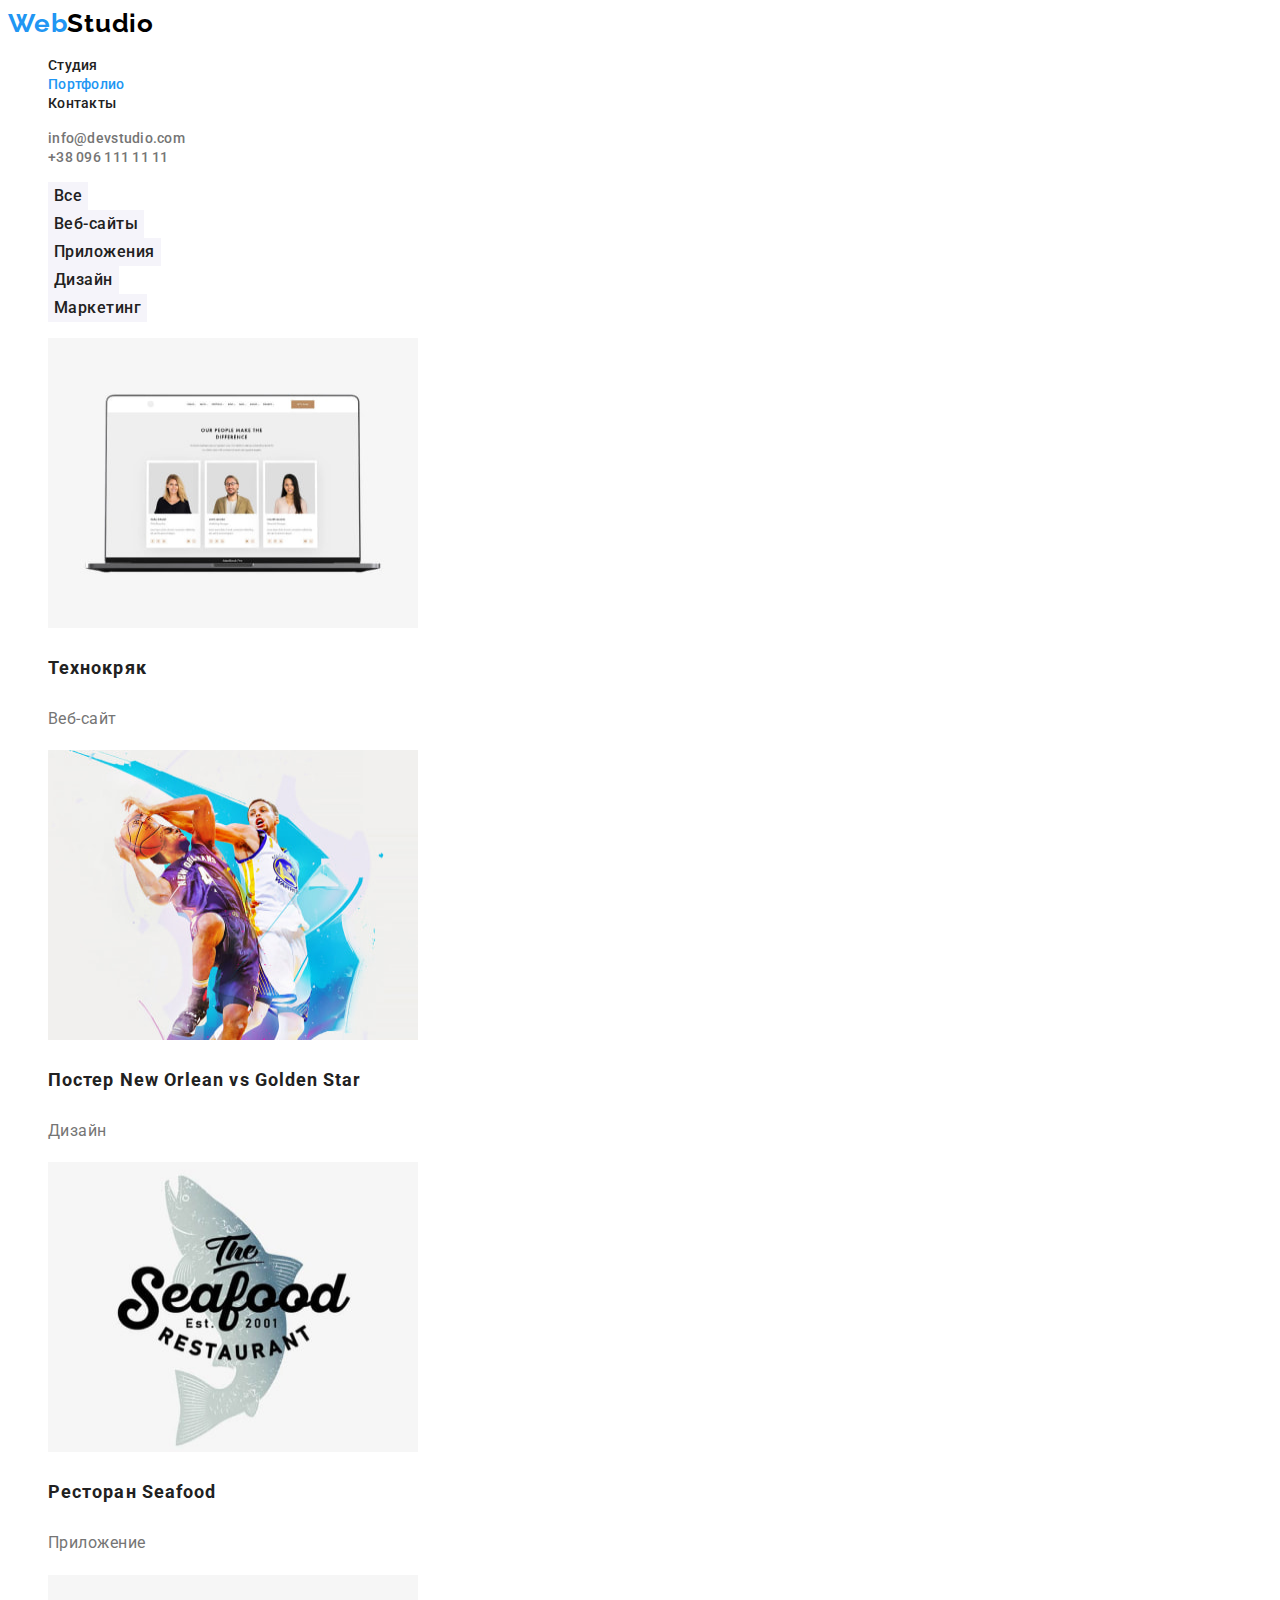
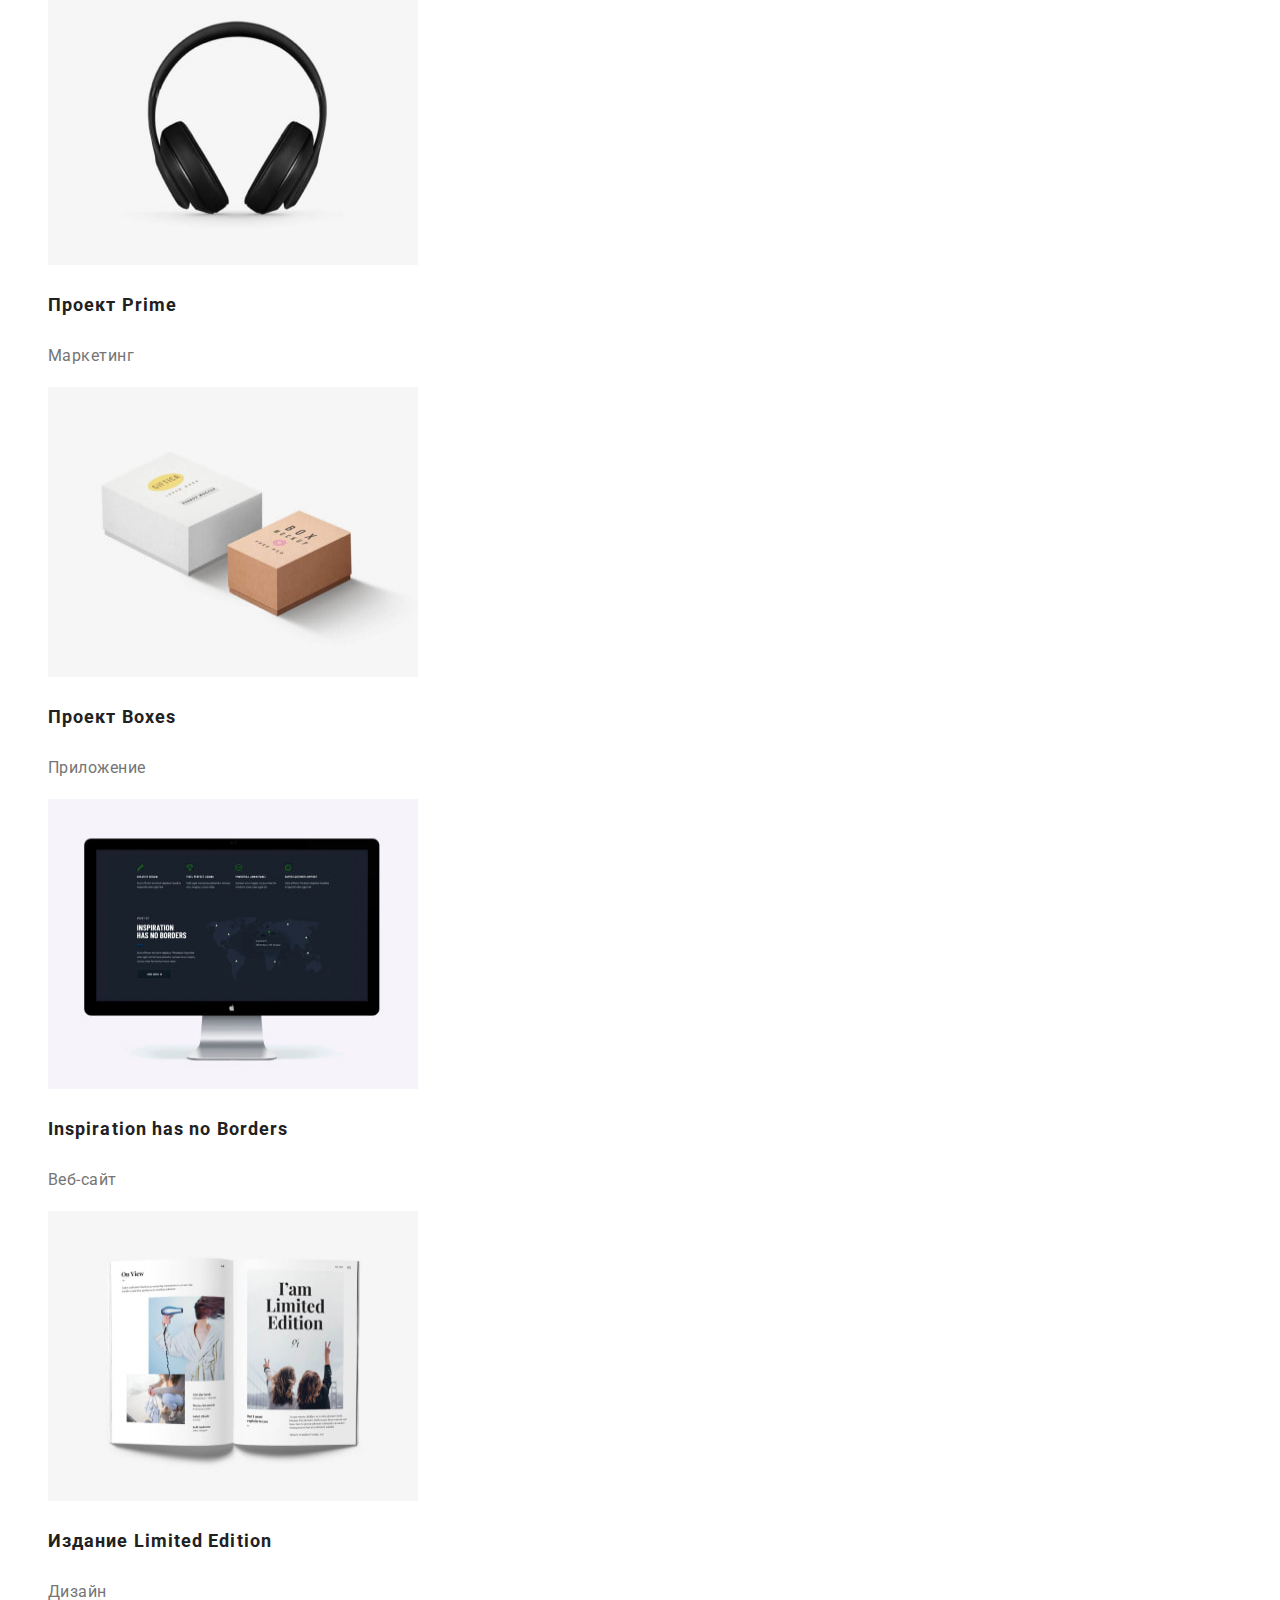
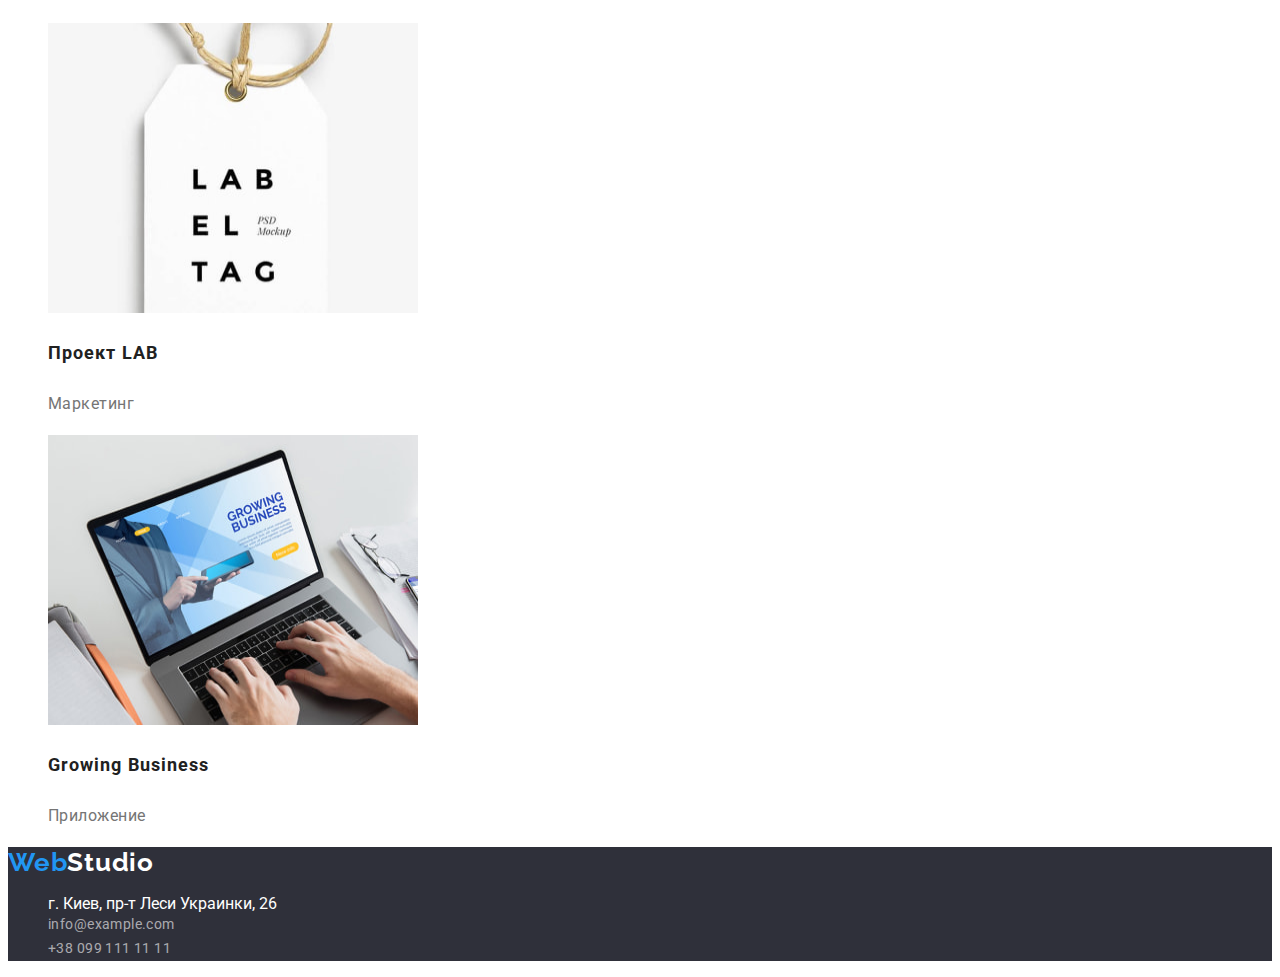
==== portfolio.html @ 79b7c1f9 "Initial commit" ====
<!DOCTYPE html>
<html lang="ru">
  <head>
    <meta charset="UTF-8" />
    <meta http-equiv="X-UA-Compatible" content="IE=edge" />
    <meta name="viewport" content="width=device-width, initial-scale=1.0" />
    <title>Potfolio</title>
    <link rel="preconnect" href="https://fonts.googleapis.com" />
    <link rel="preconnect" href="https://fonts.gstatic.com" crossorigin />
    <link
      href="https://fonts.googleapis.com/css2?family=Raleway:wght@700&family=Roboto:wght@400;500;700;900&display=swap"
      rel="stylesheet"
    />
    <link rel="stylesheet" href="./css/styles.css" />
  </head>

  <body>
    <!-- Header section -->
    <header class="header">
      <a class="logo link" href="./index.html" lang="en"
        >Web<span class="header-logo">Studio</span>
      </a>
      <nav class="header-nav">
        <ul class="header-list list">
          <li class="header-item"><a class="header-link link" href="./index.html">Студия</a></li>
          <li class="header-item">
            <a class="header-link link header-link-current" href="./portfolio.html">Портфолио</a>
          </li>
          <li class="header-item"><a class="header-link link" href="#Контакты">Контакты</a></li>
        </ul>
      </nav>
      <ul class="header-contacts list">
        <li class="header-mail">
          <a class="mail-link link" href="mailto:info@devstudio.com">info@devstudio.com</a>
        </li>
        <li class="header-phone">
          <a class="phone-link link" href="tel:+380961111111">+38 096 111 11 11</a>
        </li>
      </ul>
    </header>

    <!-- Main section -->
    <main class="main">
      <section class="portfolio">
        <h1 hidden>Портфолио</h1>
        <ul class="portfolio-list list">
          <li class="portfolio-item">
            <button class="portfolio-btn" type="button">Все</button>
          </li>
          <li class="portfolio-item">
            <button class="portfolio-btn" type="button">Веб-сайты</button>
          </li>
          <li class="portfolio-item">
            <button class="portfolio-btn" type="button">Приложения</button>
          </li>
          <li class="portfolio-item">
            <button class="portfolio-btn" type="button">Дизайн</button>
          </li>
          <li class="portfolio-item">
            <button class="portfolio-btn" type="button">Маркетинг</button>
          </li>
        </ul>
        <ul class="portfolio-list list">
          <li class="portfolio-item">
            <img
              src="./images/portfolio/tehnokriak.jpg"
              width="370"
              height="290"
              alt="окно сайта"
            />
            <h3 class="portfolio-title">Технокряк</h3>
            <p class="portfolio-text">Веб-сайт</p>
          </li>
          <li class="portfolio-item">
            <img src="./images/portfolio/poster.jpg" width="370" height="290" alt="постер матчу" />
            <h3 class="portfolio-title">Постер <span lang="en">New Orlean vs Golden Star</span></h3>
            <p class="portfolio-text">Дизайн</p>
          </li>
          <li class="portfolio-item">
            <img
              src="./images/portfolio/restourant.jpg"
              width="370"
              height="290"
              alt="лого ресторану"
            />
            <h3 class="portfolio-title">Ресторан <span lang="en">Seafood</span></h3>
            <p class="portfolio-text">Приложение</p>
          </li>
          <li class="portfolio-item">
            <img
              src="./images/portfolio/project-prime.jpg"
              width="370"
              height="290"
              alt="наушники"
            />
            <h3 class="portfolio-title">Проект <span lang="en">Prime</span></h3>
            <p class="portfolio-text">Маркетинг</p>
          </li>
          <li class="portfolio-item">
            <img
              src="./images/portfolio/project-boxes.jpg"
              width="370"
              height="290"
              alt="два ящика"
            />
            <h3 class="portfolio-title">Проект <span lang="en">Boxes</span></h3>
            <p class="portfolio-text">Приложение</p>
          </li>
          <li class="portfolio-item">
            <img
              src="./images/portfolio/inspiration.jpg"
              width="370"
              height="290"
              alt="окно сайта на мониторе"
            />
            <h3 class="portfolio-title" lang="en">Inspiration has no Borders</h3>
            <p class="portfolio-text">Веб-сайт</p>
          </li>
          <li class="portfolio-item">
            <img src="./images/portfolio/edition.jpg" width="370" height="290" alt="книга" />
            <h3 class="portfolio-title">Издание <span lang="en">Limited Edition</span></h3>
            <p class="portfolio-text">Дизайн</p>
          </li>
          <li class="portfolio-item">
            <img src="./images/portfolio/project-lab.jpg" width="370" height="290" alt="бирка" />
            <h3 class="portfolio-title">Проект <span lang="en">LAB</span></h3>
            <p class="portfolio-text">Маркетинг</p>
          </li>
          <li class="portfolio-item">
            <img
              src="./images/portfolio/growing-business.jpg"
              width="370"
              height="290"
              alt="приложение на ноутбуке"
            />
            <h3 class="portfolio-title" lang="en">Growing Business</h3>
            <p class="portfolio-text">Приложение</p>
          </li>
        </ul>
      </section>
    </main>

    <!-- Footer section -->
    <footer class="footer" id="Контакты">
      <a class="logo link" href="./index.html" lang="en"
        >Web<span class="footer-logo">Studio</span>
      </a>
      <address class="footer-address">
        <ul class="footer-list list">
          <li class="footer-item">
            <a
              class="address-link link"
              href="https://goo.gl/maps/opvbCCuK2W5cB6Hv9"
              target="_blank"
              title="Гугл мaп"
              rel="_norefferer noopener"
              >г. Киев, пр-т Леси Украинки, 26</a
            >
          </li>
          <li class="footer-item">
            <a class="footer-link link" href="mailto:info@example.com">info@example.com</a>
          </li>
          <li class="footer-item">
            <a class="footer-link link" href="tel:+380991111111"> +38 099 111 11 11</a>
          </li>
        </ul>
      </address>
    </footer>
  </body>
</html>
---- css/styles.css ----
:root {
  /* fonts */
  --main-font: 'Roboto', sans-serif;
  --secondary-font: 'Raleway', sans-serif;
  /* text colors */
  --main-txt-clr: #757575;
  --secondary-light-txt-clr: #ffffff;
  --secondary-dark-txt-clr: #212121;
  --accent-txt-color: #2196f3;
  --logo-txt-clr: #000000;
  /* bg colors */
  --dark-bg-clr: #2f303a;
  --light-bg-clr: #f5f4fa;
  --hover-btn-clt: #188ce8;
  /* others */
}

body {
  font-family: var(--main-font);
  color: var(--main-txt-clr);
}

/* Reset styles */

.link {
  text-decoration: none;
  color: currentColor;
}
.list {
  list-style: none;
}

/* Header section */

.logo {
  font-family: 'Raleway';
  font-style: normal;
  font-weight: 700;
  font-size: 26px;
  line-height: 1.19;
  letter-spacing: 0.03em;
  color: var(--accent-txt-color);
}
.header-logo {
  color: var(--logo-txt-clr);
}
.header-link,
.mail-link,
.phone-link {
  font-weight: 500;
  font-size: 14px;
  line-height: 1.14;
  letter-spacing: 0.02em;
  color: var(--secondary-dark-txt-clr);
}
.header-link:hover,
.header-link:focus {
  color: var(--accent-txt-color);
}
.header-link-current {
  color: var(--accent-txt-color);
}
.mail-link,
.phone-link {
  color: inherit;
}
.mail-link:hover,
.mail-link:focus {
  color: var(--accent-txt-color);
}
.phone-link:hover,
.phone-link:focus {
  color: var(--accent-txt-color);
}

/* hero section */
.hero,
.footer {
  background: var(--dark-bg-clr);
}
.hero-title {
  font-weight: 900;
  font-size: 44px;
  line-height: 1.36;
  text-align: center;
  letter-spacing: 0.06em;
  text-transform: uppercase;
  color: var(--secondary-light-txt-clr);
}
.hero-btn,
.portfolio-btn {
  font-family: inherit;
  cursor: pointer;
  border: none;
}
.hero-btn {
  background-color: var(--accent-txt-color);
  font-weight: 700;
  font-size: 16px;
  line-height: 1.88;
  letter-spacing: 0.06em;
  color: var(--light-bg-clr);
}
.hero-btn:hover,
.hero-btn:focus {
  color: var(--secondary-light-txt-clr);
  background-color: var(--hover-btn-clt);
}

/* Benefits section */
.benefits-title {
  font-weight: 700;
  font-size: 14px;
  line-height: 1.14;
  letter-spacing: 0.03em;
  text-transform: uppercase;
  color: var(--secondary-dark-txt-clr);
}
.benefits-text {
  font-size: 14px;
  line-height: 1.71;
  letter-spacing: 0.03em;
}

/* About section */
.about-title,
.team-title {
  font-weight: 700;
  font-size: 36px;
  line-height: 1.17;
  text-align: center;
  letter-spacing: 0.03em;
  color: var(--secondary-dark-txt-clr);
}

/* Team section */
.team {
  background: var(--light-bg-clr);
}
.employee-title {
  font-weight: 500;
  font-size: 16px;
  line-height: 1.19;
  text-align: center;
  letter-spacing: 0.03em;
  color: var(--secondary-dark-txt-clr);
}
.team-text {
  font-size: 16px;
  line-height: 1.19;
  text-align: center;
  letter-spacing: 0.03em;
}

/* Footer section */
.footer-logo {
  color: var(--secondary-light-txt-clr);
}
.address-link {
  font-style: normal;
  color: var(--secondary-light-txt-clr);
}

.footer-link {
  font-style: normal;
  font-size: 14px;
  line-height: 1.71;
  letter-spacing: 0.03em;
  color: rgba(255, 255, 255, 0.6);
}

.footer-link:hover,
.footer-link:focus {
  color: var(--secondary-light-txt-clr);
}

/* Portfolio page */

.portfolio-btn {
  font-weight: 500;
  font-size: 16px;
  line-height: 1.63;
  letter-spacing: 0.03em;
  color: var(--secondary-dark-txt-clr);
  background-color: var(--light-bg-clr);
}
.portfolio-btn:hover,
.portfolio-btn:focus {
  background-color: var(--accent-txt-color);
  color: var(--secondary-light-txt-clr);
}
.portfolio-title {
  font-weight: 700;
  font-size: 18px;
  line-height: 2;
  letter-spacing: 0.06em;
  color: var(--secondary-dark-txt-clr);
}
.portfolio-text {
  font-size: 16px;
  line-height: 1.88;
  letter-spacing: 0.03em;
}
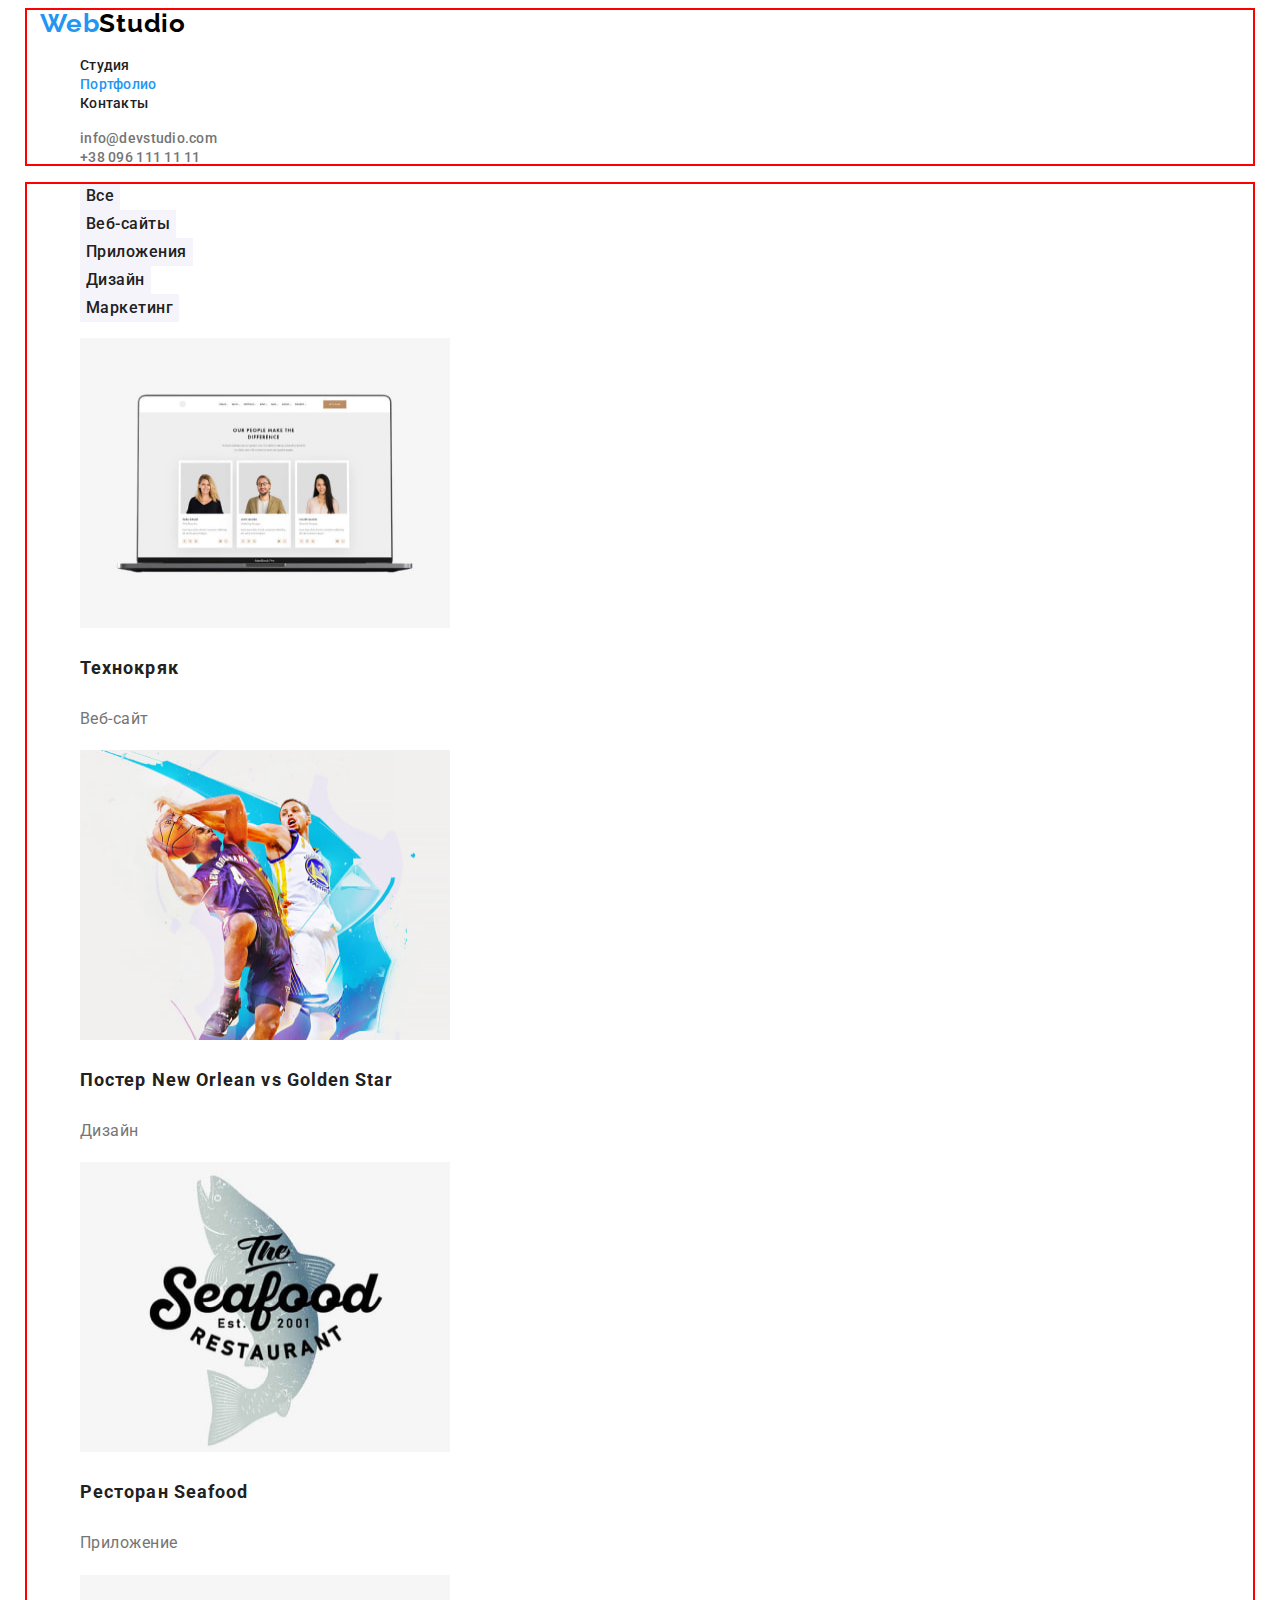
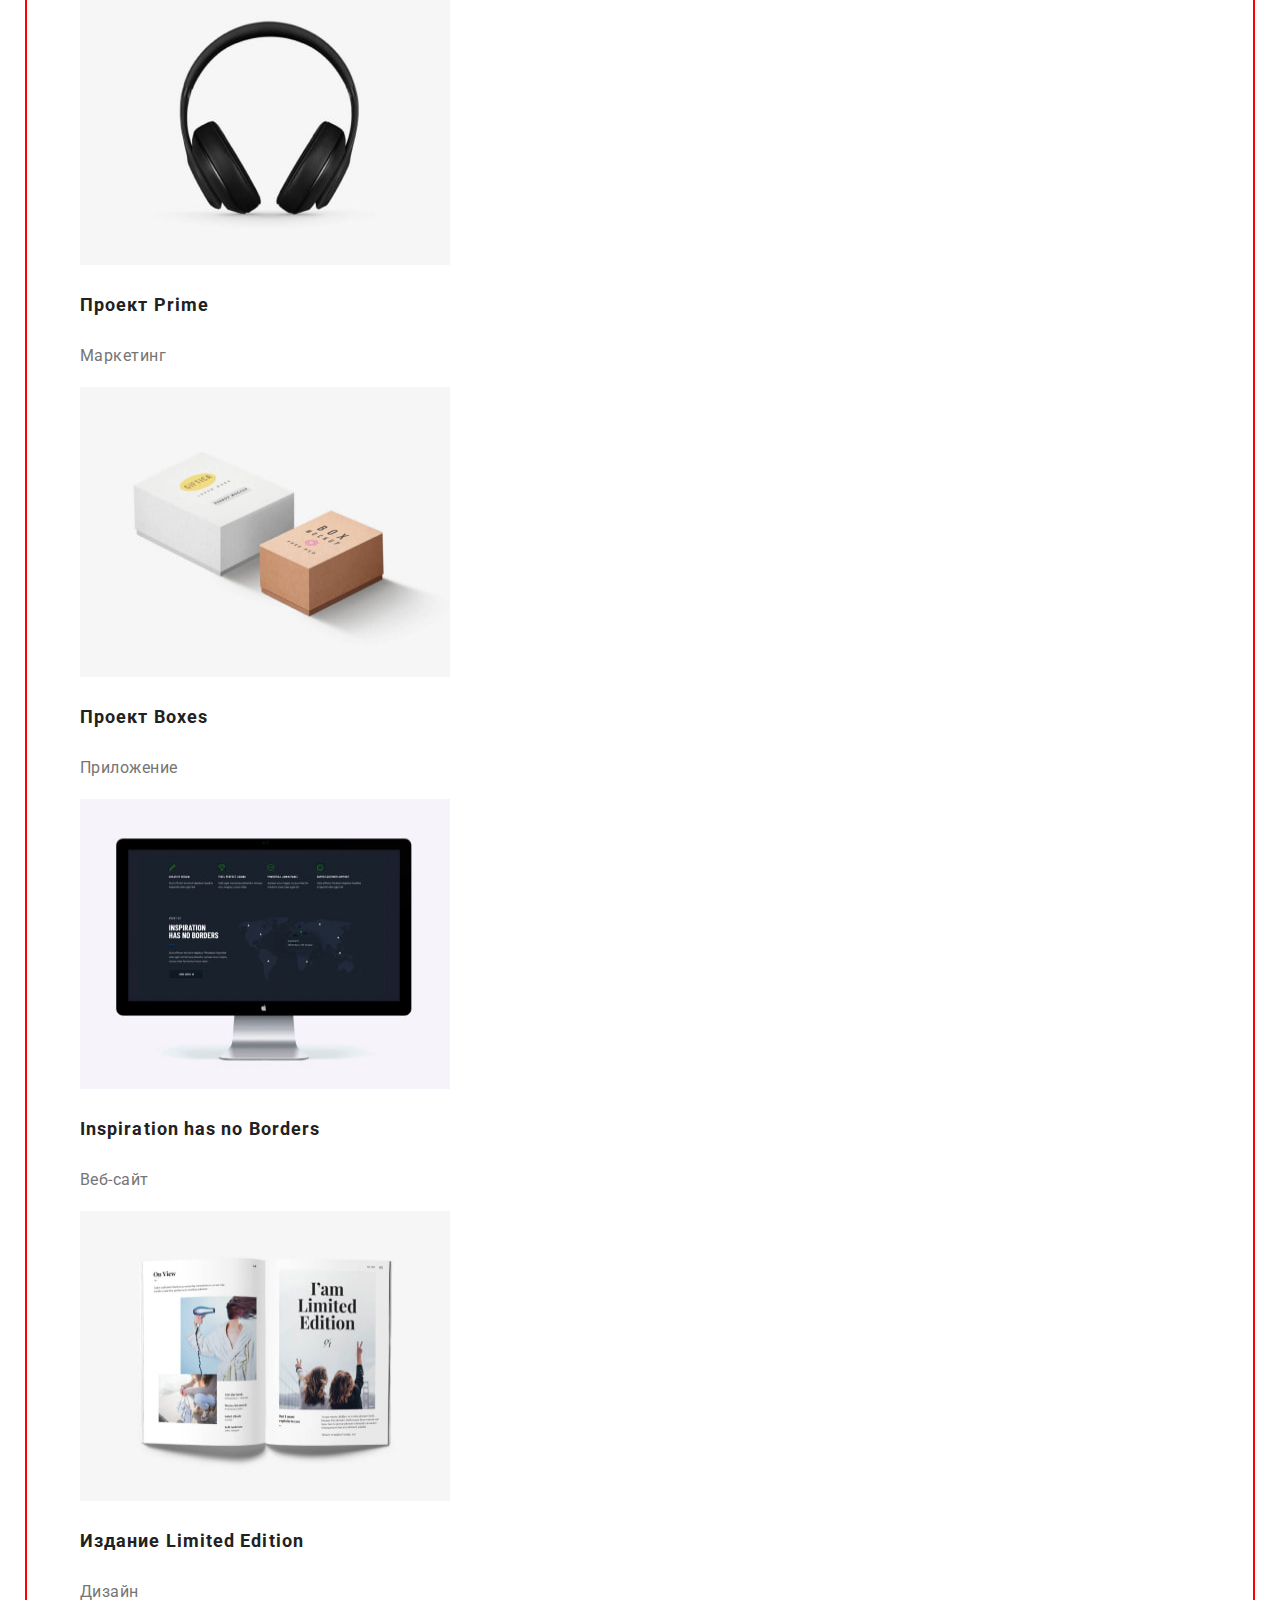
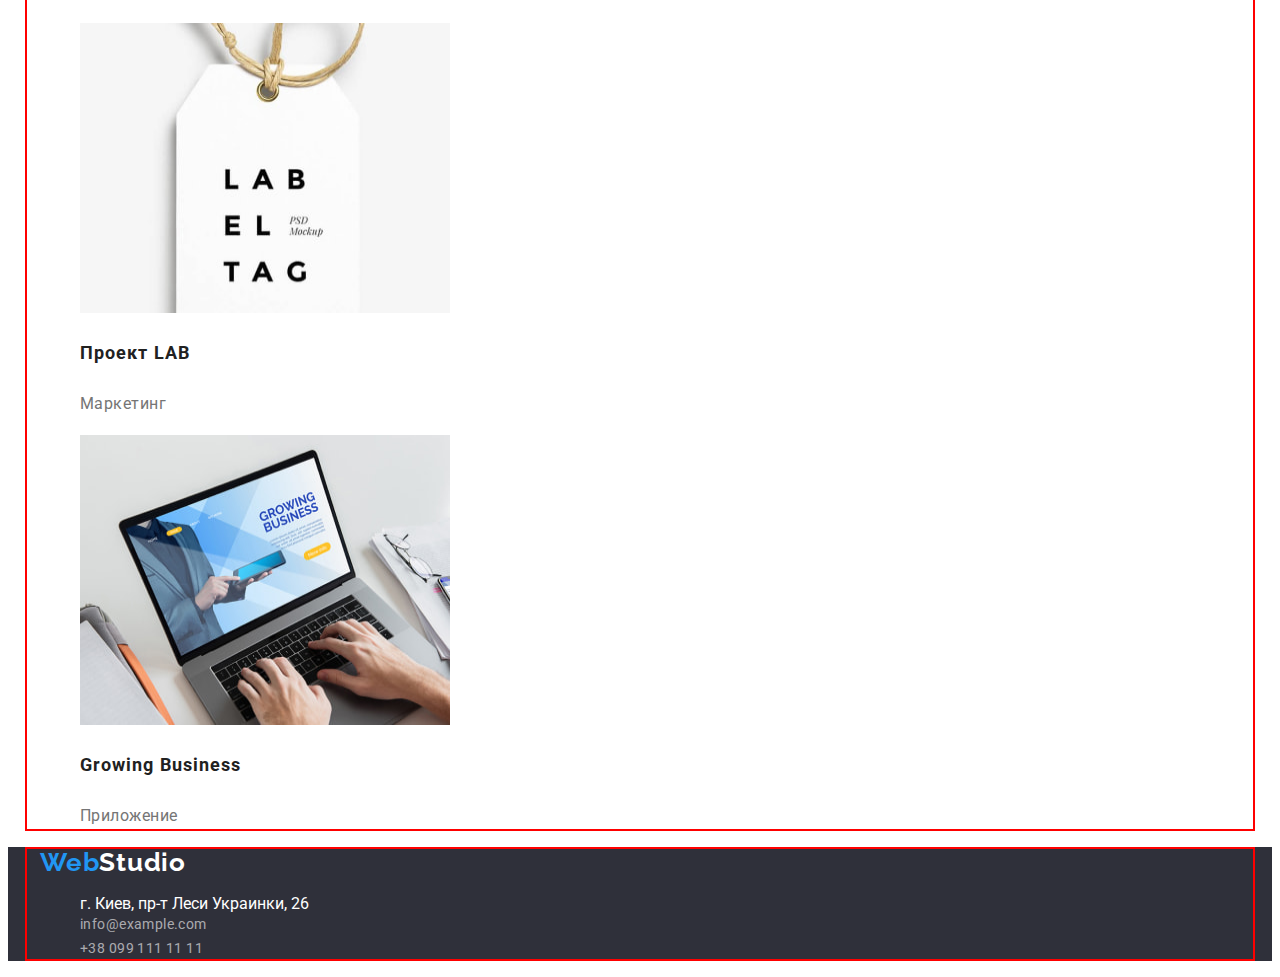
==== commit d4a30c64: "add normalize" ====
--- a/portfolio.html
+++ b/portfolio.html
@@ -11,160 +11,180 @@
       href="https://fonts.googleapis.com/css2?family=Raleway:wght@700&family=Roboto:wght@400;500;700;900&display=swap"
       rel="stylesheet"
     />
+    <link
+      rel="stylesheet"
+      href="https://cdnjs.cloudflare.com/ajax/libs/modern-normalize/1.1.0/modern-normalize.min.css"
+      integrity="sha512-wpPYUAdjBVSE4KJnH1VR1HeZfpl1ub8YT/NKx4PuQ5NmX2tKuGu6U/JRp5y+Y8XG2tV+wKQpNHVUX03MfMFn9Q=="
+      crossorigin="anonymous"
+      referrerpolicy="no-referrer"
+    />
     <link rel="stylesheet" href="./css/styles.css" />
   </head>
 
   <body>
     <!-- Header section -->
     <header class="header">
-      <a class="logo link" href="./index.html" lang="en"
-        >Web<span class="header-logo">Studio</span>
-      </a>
-      <nav class="header-nav">
-        <ul class="header-list list">
-          <li class="header-item"><a class="header-link link" href="./index.html">Студия</a></li>
-          <li class="header-item">
-            <a class="header-link link header-link-current" href="./portfolio.html">Портфолио</a>
+      <div class="container">
+        <a class="logo link" href="./index.html" lang="en"
+          >Web<span class="header-logo">Studio</span>
+        </a>
+        <nav class="header-nav">
+          <ul class="header-list list">
+            <li class="header-item"><a class="header-link link" href="./index.html">Студия</a></li>
+            <li class="header-item">
+              <a class="header-link link header-link-current" href="./portfolio.html">Портфолио</a>
+            </li>
+            <li class="header-item"><a class="header-link link" href="#Контакты">Контакты</a></li>
+          </ul>
+        </nav>
+        <ul class="header-contacts list">
+          <li class="header-mail">
+            <a class="mail-link link" href="mailto:info@devstudio.com">info@devstudio.com</a>
           </li>
-          <li class="header-item"><a class="header-link link" href="#Контакты">Контакты</a></li>
+          <li class="header-phone">
+            <a class="phone-link link" href="tel:+380961111111">+38 096 111 11 11</a>
+          </li>
         </ul>
-      </nav>
-      <ul class="header-contacts list">
-        <li class="header-mail">
-          <a class="mail-link link" href="mailto:info@devstudio.com">info@devstudio.com</a>
-        </li>
-        <li class="header-phone">
-          <a class="phone-link link" href="tel:+380961111111">+38 096 111 11 11</a>
-        </li>
-      </ul>
+      </div>
     </header>
 
     <!-- Main section -->
     <main class="main">
       <section class="portfolio">
-        <h1 hidden>Портфолио</h1>
-        <ul class="portfolio-list list">
-          <li class="portfolio-item">
-            <button class="portfolio-btn" type="button">Все</button>
-          </li>
-          <li class="portfolio-item">
-            <button class="portfolio-btn" type="button">Веб-сайты</button>
-          </li>
-          <li class="portfolio-item">
-            <button class="portfolio-btn" type="button">Приложения</button>
-          </li>
-          <li class="portfolio-item">
-            <button class="portfolio-btn" type="button">Дизайн</button>
-          </li>
-          <li class="portfolio-item">
-            <button class="portfolio-btn" type="button">Маркетинг</button>
-          </li>
-        </ul>
-        <ul class="portfolio-list list">
-          <li class="portfolio-item">
-            <img
-              src="./images/portfolio/tehnokriak.jpg"
-              width="370"
-              height="290"
-              alt="окно сайта"
-            />
-            <h3 class="portfolio-title">Технокряк</h3>
-            <p class="portfolio-text">Веб-сайт</p>
-          </li>
-          <li class="portfolio-item">
-            <img src="./images/portfolio/poster.jpg" width="370" height="290" alt="постер матчу" />
-            <h3 class="portfolio-title">Постер <span lang="en">New Orlean vs Golden Star</span></h3>
-            <p class="portfolio-text">Дизайн</p>
-          </li>
-          <li class="portfolio-item">
-            <img
-              src="./images/portfolio/restourant.jpg"
-              width="370"
-              height="290"
-              alt="лого ресторану"
-            />
-            <h3 class="portfolio-title">Ресторан <span lang="en">Seafood</span></h3>
-            <p class="portfolio-text">Приложение</p>
-          </li>
-          <li class="portfolio-item">
-            <img
-              src="./images/portfolio/project-prime.jpg"
-              width="370"
-              height="290"
-              alt="наушники"
-            />
-            <h3 class="portfolio-title">Проект <span lang="en">Prime</span></h3>
-            <p class="portfolio-text">Маркетинг</p>
-          </li>
-          <li class="portfolio-item">
-            <img
-              src="./images/portfolio/project-boxes.jpg"
-              width="370"
-              height="290"
-              alt="два ящика"
-            />
-            <h3 class="portfolio-title">Проект <span lang="en">Boxes</span></h3>
-            <p class="portfolio-text">Приложение</p>
-          </li>
-          <li class="portfolio-item">
-            <img
-              src="./images/portfolio/inspiration.jpg"
-              width="370"
-              height="290"
-              alt="окно сайта на мониторе"
-            />
-            <h3 class="portfolio-title" lang="en">Inspiration has no Borders</h3>
-            <p class="portfolio-text">Веб-сайт</p>
-          </li>
-          <li class="portfolio-item">
-            <img src="./images/portfolio/edition.jpg" width="370" height="290" alt="книга" />
-            <h3 class="portfolio-title">Издание <span lang="en">Limited Edition</span></h3>
-            <p class="portfolio-text">Дизайн</p>
-          </li>
-          <li class="portfolio-item">
-            <img src="./images/portfolio/project-lab.jpg" width="370" height="290" alt="бирка" />
-            <h3 class="portfolio-title">Проект <span lang="en">LAB</span></h3>
-            <p class="portfolio-text">Маркетинг</p>
-          </li>
-          <li class="portfolio-item">
-            <img
-              src="./images/portfolio/growing-business.jpg"
-              width="370"
-              height="290"
-              alt="приложение на ноутбуке"
-            />
-            <h3 class="portfolio-title" lang="en">Growing Business</h3>
-            <p class="portfolio-text">Приложение</p>
-          </li>
-        </ul>
+        <div class="container">
+          <h1 hidden>Портфолио</h1>
+          <ul class="portfolio-list list">
+            <li class="portfolio-item">
+              <button class="portfolio-btn" type="button">Все</button>
+            </li>
+            <li class="portfolio-item">
+              <button class="portfolio-btn" type="button">Веб-сайты</button>
+            </li>
+            <li class="portfolio-item">
+              <button class="portfolio-btn" type="button">Приложения</button>
+            </li>
+            <li class="portfolio-item">
+              <button class="portfolio-btn" type="button">Дизайн</button>
+            </li>
+            <li class="portfolio-item">
+              <button class="portfolio-btn" type="button">Маркетинг</button>
+            </li>
+          </ul>
+          <ul class="portfolio-list list">
+            <li class="portfolio-item">
+              <img
+                src="./images/portfolio/tehnokriak.jpg"
+                width="370"
+                height="290"
+                alt="окно сайта"
+              />
+              <h3 class="portfolio-title">Технокряк</h3>
+              <p class="portfolio-text">Веб-сайт</p>
+            </li>
+            <li class="portfolio-item">
+              <img
+                src="./images/portfolio/poster.jpg"
+                width="370"
+                height="290"
+                alt="постер матчу"
+              />
+              <h3 class="portfolio-title">
+                Постер <span lang="en">New Orlean vs Golden Star</span>
+              </h3>
+              <p class="portfolio-text">Дизайн</p>
+            </li>
+            <li class="portfolio-item">
+              <img
+                src="./images/portfolio/restourant.jpg"
+                width="370"
+                height="290"
+                alt="лого ресторану"
+              />
+              <h3 class="portfolio-title">Ресторан <span lang="en">Seafood</span></h3>
+              <p class="portfolio-text">Приложение</p>
+            </li>
+            <li class="portfolio-item">
+              <img
+                src="./images/portfolio/project-prime.jpg"
+                width="370"
+                height="290"
+                alt="наушники"
+              />
+              <h3 class="portfolio-title">Проект <span lang="en">Prime</span></h3>
+              <p class="portfolio-text">Маркетинг</p>
+            </li>
+            <li class="portfolio-item">
+              <img
+                src="./images/portfolio/project-boxes.jpg"
+                width="370"
+                height="290"
+                alt="два ящика"
+              />
+              <h3 class="portfolio-title">Проект <span lang="en">Boxes</span></h3>
+              <p class="portfolio-text">Приложение</p>
+            </li>
+            <li class="portfolio-item">
+              <img
+                src="./images/portfolio/inspiration.jpg"
+                width="370"
+                height="290"
+                alt="окно сайта на мониторе"
+              />
+              <h3 class="portfolio-title" lang="en">Inspiration has no Borders</h3>
+              <p class="portfolio-text">Веб-сайт</p>
+            </li>
+            <li class="portfolio-item">
+              <img src="./images/portfolio/edition.jpg" width="370" height="290" alt="книга" />
+              <h3 class="portfolio-title">Издание <span lang="en">Limited Edition</span></h3>
+              <p class="portfolio-text">Дизайн</p>
+            </li>
+            <li class="portfolio-item">
+              <img src="./images/portfolio/project-lab.jpg" width="370" height="290" alt="бирка" />
+              <h3 class="portfolio-title">Проект <span lang="en">LAB</span></h3>
+              <p class="portfolio-text">Маркетинг</p>
+            </li>
+            <li class="portfolio-item">
+              <img
+                src="./images/portfolio/growing-business.jpg"
+                width="370"
+                height="290"
+                alt="приложение на ноутбуке"
+              />
+              <h3 class="portfolio-title" lang="en">Growing Business</h3>
+              <p class="portfolio-text">Приложение</p>
+            </li>
+          </ul>
+        </div>
       </section>
     </main>
 
     <!-- Footer section -->
     <footer class="footer" id="Контакты">
-      <a class="logo link" href="./index.html" lang="en"
-        >Web<span class="footer-logo">Studio</span>
-      </a>
-      <address class="footer-address">
-        <ul class="footer-list list">
-          <li class="footer-item">
-            <a
-              class="address-link link"
-              href="https://goo.gl/maps/opvbCCuK2W5cB6Hv9"
-              target="_blank"
-              title="Гугл мaп"
-              rel="_norefferer noopener"
-              >г. Киев, пр-т Леси Украинки, 26</a
-            >
-          </li>
-          <li class="footer-item">
-            <a class="footer-link link" href="mailto:info@example.com">info@example.com</a>
-          </li>
-          <li class="footer-item">
-            <a class="footer-link link" href="tel:+380991111111"> +38 099 111 11 11</a>
-          </li>
-        </ul>
-      </address>
+      <div class="container">
+        <a class="logo link" href="./index.html" lang="en"
+          >Web<span class="footer-logo">Studio</span>
+        </a>
+        <address class="footer-address">
+          <ul class="footer-list list">
+            <li class="footer-item">
+              <a
+                class="address-link link"
+                href="https://goo.gl/maps/opvbCCuK2W5cB6Hv9"
+                target="_blank"
+                title="Гугл мaп"
+                rel="_norefferer noopener"
+                >г. Киев, пр-т Леси Украинки, 26</a
+              >
+            </li>
+            <li class="footer-item">
+              <a class="footer-link link" href="mailto:info@example.com">info@example.com</a>
+            </li>
+            <li class="footer-item">
+              <a class="footer-link link" href="tel:+380991111111"> +38 099 111 11 11</a>
+            </li>
+          </ul>
+        </address>
+      </div>
     </footer>
   </body>
 </html>
--- a/css/styles.css
+++ b/css/styles.css
@@ -20,6 +20,18 @@
   color: var(--main-txt-clr);
 }
 
+/* Based styles */
+
+.container {
+  width: 1200px;
+  padding-left: 15px;
+  padding-right: 15px;
+  margin-left: auto;
+  margin-right: auto;
+  outline: red solid 2px;
+  outline-offset: -2px;
+}
+
 /* Reset styles */
 
 .link {
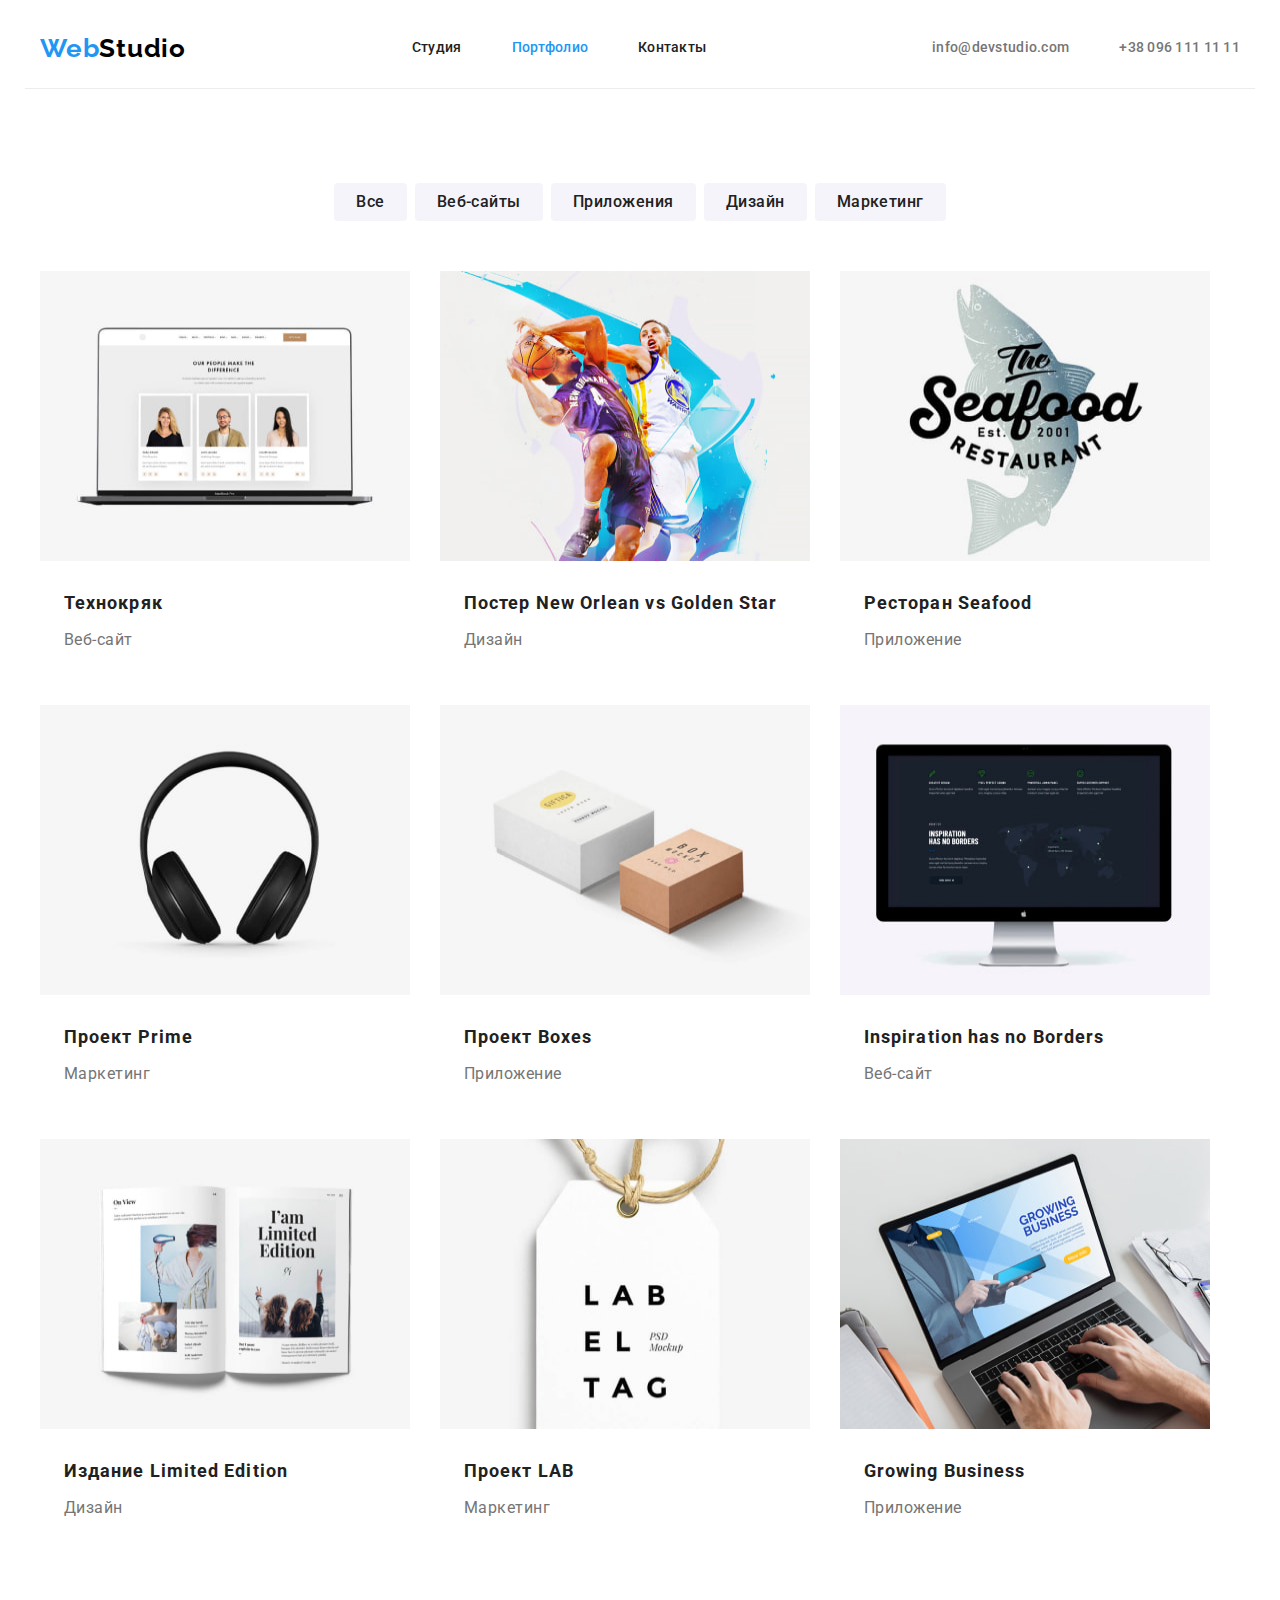
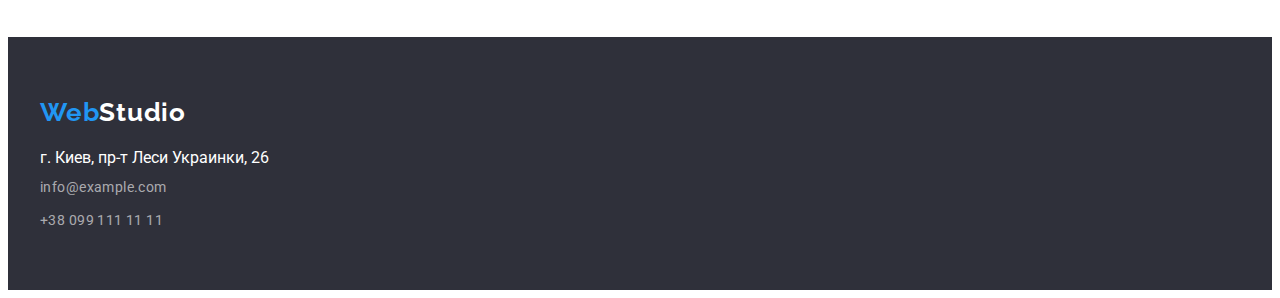
==== commit 931af825: "add line" ====
--- a/portfolio.html
+++ b/portfolio.html
@@ -24,7 +24,7 @@
   <body>
     <!-- Header section -->
     <header class="header">
-      <div class="container">
+      <div class="container header-container">
         <a class="logo link" href="./index.html" lang="en"
           >Web<span class="header-logo">Studio</span>
         </a>
@@ -50,108 +50,131 @@
 
     <!-- Main section -->
     <main class="main">
-      <section class="portfolio">
+      <section class="portfolio section">
         <div class="container">
           <h1 hidden>Портфолио</h1>
+          <ul class="btn-list list">
+            <li class="portfolio-item">
+              <button class="portfolio-btn" type="button">Все</button>
+            </li>
+            <li class="portfolio-item">
+              <button class="portfolio-btn" type="button">Веб-сайты</button>
+            </li>
+            <li class="portfolio-item">
+              <button class="portfolio-btn" type="button">Приложения</button>
+            </li>
+            <li class="portfolio-item">
+              <button class="portfolio-btn" type="button">Дизайн</button>
+            </li>
+            <li class="portfolio-item">
+              <button class="portfolio-btn" type="button">Маркетинг</button>
+            </li>
+          </ul>
           <ul class="portfolio-list list">
             <li class="portfolio-item">
-              <button class="portfolio-btn" type="button">Все</button>
-            </li>
-            <li class="portfolio-item">
-              <button class="portfolio-btn" type="button">Веб-сайты</button>
-            </li>
-            <li class="portfolio-item">
-              <button class="portfolio-btn" type="button">Приложения</button>
-            </li>
-            <li class="portfolio-item">
-              <button class="portfolio-btn" type="button">Дизайн</button>
-            </li>
-            <li class="portfolio-item">
-              <button class="portfolio-btn" type="button">Маркетинг</button>
-            </li>
-          </ul>
-          <ul class="portfolio-list list">
-            <li class="portfolio-item">
-              <img
-                src="./images/portfolio/tehnokriak.jpg"
-                width="370"
-                height="290"
-                alt="окно сайта"
-              />
-              <h3 class="portfolio-title">Технокряк</h3>
-              <p class="portfolio-text">Веб-сайт</p>
-            </li>
-            <li class="portfolio-item">
-              <img
-                src="./images/portfolio/poster.jpg"
-                width="370"
-                height="290"
-                alt="постер матчу"
-              />
-              <h3 class="portfolio-title">
-                Постер <span lang="en">New Orlean vs Golden Star</span>
-              </h3>
-              <p class="portfolio-text">Дизайн</p>
-            </li>
-            <li class="portfolio-item">
-              <img
-                src="./images/portfolio/restourant.jpg"
-                width="370"
-                height="290"
-                alt="лого ресторану"
-              />
-              <h3 class="portfolio-title">Ресторан <span lang="en">Seafood</span></h3>
-              <p class="portfolio-text">Приложение</p>
-            </li>
-            <li class="portfolio-item">
-              <img
-                src="./images/portfolio/project-prime.jpg"
-                width="370"
-                height="290"
-                alt="наушники"
-              />
-              <h3 class="portfolio-title">Проект <span lang="en">Prime</span></h3>
-              <p class="portfolio-text">Маркетинг</p>
-            </li>
-            <li class="portfolio-item">
-              <img
-                src="./images/portfolio/project-boxes.jpg"
-                width="370"
-                height="290"
-                alt="два ящика"
-              />
-              <h3 class="portfolio-title">Проект <span lang="en">Boxes</span></h3>
-              <p class="portfolio-text">Приложение</p>
-            </li>
-            <li class="portfolio-item">
-              <img
-                src="./images/portfolio/inspiration.jpg"
-                width="370"
-                height="290"
-                alt="окно сайта на мониторе"
-              />
-              <h3 class="portfolio-title" lang="en">Inspiration has no Borders</h3>
-              <p class="portfolio-text">Веб-сайт</p>
-            </li>
-            <li class="portfolio-item">
-              <img src="./images/portfolio/edition.jpg" width="370" height="290" alt="книга" />
-              <h3 class="portfolio-title">Издание <span lang="en">Limited Edition</span></h3>
-              <p class="portfolio-text">Дизайн</p>
-            </li>
-            <li class="portfolio-item">
-              <img src="./images/portfolio/project-lab.jpg" width="370" height="290" alt="бирка" />
-              <h3 class="portfolio-title">Проект <span lang="en">LAB</span></h3>
-              <p class="portfolio-text">Маркетинг</p>
-            </li>
-            <li class="portfolio-item">
-              <img
-                src="./images/portfolio/growing-business.jpg"
-                width="370"
-                height="290"
-                alt="приложение на ноутбуке"
-              />
-              <h3 class="portfolio-title" lang="en">Growing Business</h3>
-              <p class="portfolio-text">Приложение</p>
+              <a class="portfolio-link link" href="#">
+                <img
+                  src="./images/portfolio/tehnokriak.jpg"
+                  width="370"
+                  height="290"
+                  alt="окно сайта"
+                />
+                <h3 class="portfolio-title">Технокряк</h3>
+                <p class="portfolio-text">Веб-сайт</p>
+              </a>
+            </li>
+            <li class="portfolio-item">
+              <a class="portfolio-link link" href="#">
+                <img
+                  src="./images/portfolio/poster.jpg"
+                  width="370"
+                  height="290"
+                  alt="постер матчу"
+                />
+                <h3 class="portfolio-title">
+                  Постер <span lang="en">New Orlean vs Golden Star</span>
+                </h3>
+                <p class="portfolio-text">Дизайн</p>
+              </a>
+            </li>
+            <li class="portfolio-item">
+              <a class="portfolio-link link" href="#">
+                <img
+                  src="./images/portfolio/restourant.jpg"
+                  width="370"
+                  height="290"
+                  alt="лого ресторану"
+                />
+                <h3 class="portfolio-title">Ресторан <span lang="en">Seafood</span></h3>
+                <p class="portfolio-text">Приложение</p>
+              </a>
+            </li>
+            <li class="portfolio-item">
+              <a class="portfolio-link link" href="#">
+                <img
+                  src="./images/portfolio/project-prime.jpg"
+                  width="370"
+                  height="290"
+                  alt="наушники"
+                />
+                <h3 class="portfolio-title">Проект <span lang="en">Prime</span></h3>
+                <p class="portfolio-text">Маркетинг</p>
+              </a>
+            </li>
+            <li class="portfolio-item">
+              <a class="portfolio-link link" href="#">
+                <img
+                  src="./images/portfolio/project-boxes.jpg"
+                  width="370"
+                  height="290"
+                  alt="два ящика"
+                />
+                <h3 class="portfolio-title">Проект <span lang="en">Boxes</span></h3>
+                <p class="portfolio-text">Приложение</p>
+              </a>
+            </li>
+            <li class="portfolio-item">
+              <a class="portfolio-link link" href="#">
+                <img
+                  src="./images/portfolio/inspiration.jpg"
+                  width="370"
+                  height="290"
+                  alt="окно сайта на мониторе"
+                />
+                <h3 class="portfolio-title" lang="en">Inspiration has no Borders</h3>
+                <p class="portfolio-text">Веб-сайт</p>
+              </a>
+            </li>
+            <li class="portfolio-item">
+              <a class="portfolio-link link" href="#">
+                <img src="./images/portfolio/edition.jpg" width="370" height="290" alt="книга" />
+                <h3 class="portfolio-title">Издание <span lang="en">Limited Edition</span></h3>
+                <p class="portfolio-text">Дизайн</p>
+              </a>
+            </li>
+            <li class="portfolio-item">
+              <a class="portfolio-link link" href="#">
+                <img
+                  src="./images/portfolio/project-lab.jpg"
+                  width="370"
+                  height="290"
+                  alt="бирка"
+                />
+                <h3 class="portfolio-title">Проект <span lang="en">LAB</span></h3>
+                <p class="portfolio-text">Маркетинг</p>
+              </a>
+            </li>
+            <li class="portfolio-item">
+              <a class="portfolio-link link" href="#">
+                <img
+                  src="./images/portfolio/growing-business.jpg"
+                  width="370"
+                  height="290"
+                  alt="приложение на ноутбуке"
+                />
+                <h3 class="portfolio-title" lang="en">Growing Business</h3>
+                <p class="portfolio-text">Приложение</p>
+              </a>
             </li>
           </ul>
         </div>
@@ -160,7 +183,7 @@
 
     <!-- Footer section -->
     <footer class="footer" id="Контакты">
-      <div class="container">
+      <div class="container footer-container">
         <a class="logo link" href="./index.html" lang="en"
           >Web<span class="footer-logo">Studio</span>
         </a>
--- a/css/styles.css
+++ b/css/styles.css
@@ -28,22 +28,41 @@
   padding-right: 15px;
   margin-left: auto;
   margin-right: auto;
-  outline: red solid 2px;
+  outline: ed solid 2px;
   outline-offset: -2px;
 }
+.section {
+  padding-top: 94px;
+  padding-bottom: 94px;
+}
 
 /* Reset styles */
 
+h1,
+h2,
+h3,
+h4,
+h5,
+h6,
+p {
+  margin: 0;
+}
 .link {
   text-decoration: none;
   color: currentColor;
 }
 .list {
+  margin: 0;
+  padding: 0;
   list-style: none;
 }
 
 /* Header section */
-
+.header-container {
+  display: flex;
+  align-items: center;
+  border-bottom: 1px solid #ececec;
+}
 .logo {
   font-family: 'Raleway';
   font-style: normal;
@@ -56,9 +75,26 @@
 .header-logo {
   color: var(--logo-txt-clr);
 }
+.header-nav {
+  margin: auto;
+  justify-content: center;
+}
+.header-list {
+  display: flex;
+  gap: 50px;
+}
+.header-contacts {
+  display: flex;
+}
+.header-mail {
+  margin-right: 50px;
+}
 .header-link,
 .mail-link,
 .phone-link {
+  padding-top: 32px;
+  padding-bottom: 32px;
+  display: block;
   font-weight: 500;
   font-size: 14px;
   line-height: 1.14;
@@ -90,7 +126,13 @@
 .footer {
   background: var(--dark-bg-clr);
 }
+.hero {
+  padding-top: 200px;
+  padding-bottom: 200px;
+}
 .hero-title {
+  width: 696px;
+  margin-bottom: 30px;
   font-weight: 900;
   font-size: 44px;
   line-height: 1.36;
@@ -106,6 +148,12 @@
   border: none;
 }
 .hero-btn {
+  margin: 0 auto;
+  display: block;
+  min-width: 200px;
+  min-height: 50px;
+  padding: 10px 32px;
+  border-radius: 4px;
   background-color: var(--accent-txt-color);
   font-weight: 700;
   font-size: 16px;
@@ -120,7 +168,18 @@
 }
 
 /* Benefits section */
+
+.benefits {
+  padding-bottom: 0;
+}
+.benefits-container {
+  align-items: center;
+}
+.benefits-list {
+  display: flex;
+}
 .benefits-title {
+  margin-bottom: 10px;
   font-weight: 700;
   font-size: 14px;
   line-height: 1.14;
@@ -129,14 +188,21 @@
   color: var(--secondary-dark-txt-clr);
 }
 .benefits-text {
+  width: 270px;
   font-size: 14px;
   line-height: 1.71;
   letter-spacing: 0.03em;
 }
 
 /* About section */
+
+.about-list {
+  display: flex;
+  gap: 30px;
+}
 .about-title,
 .team-title {
+  margin-bottom: 50px;
   font-weight: 700;
   font-size: 36px;
   line-height: 1.17;
@@ -149,7 +215,15 @@
 .team {
   background: var(--light-bg-clr);
 }
+.team-list {
+  display: flex;
+  gap: 30px;
+}
+.team-img {
+  margin-bottom: 30px;
+}
 .employee-title {
+  margin-bottom: 10px;
   font-weight: 500;
   font-size: 16px;
   line-height: 1.19;
@@ -158,6 +232,7 @@
   color: var(--secondary-dark-txt-clr);
 }
 .team-text {
+  margin-bottom: 30px;
   font-size: 16px;
   line-height: 1.19;
   text-align: center;
@@ -165,8 +240,22 @@
 }
 
 /* Footer section */
+
 .footer-logo {
   color: var(--secondary-light-txt-clr);
+}
+.footer-container {
+  padding-top: 60px;
+  padding-bottom: 57px;
+}
+.footer-item {
+  margin-bottom: 9px;
+}
+.footer-item:last-child {
+  margin-bottom: 0;
+}
+.footer-address {
+  margin-top: 20px;
 }
 .address-link {
   font-style: normal;
@@ -188,7 +277,15 @@
 
 /* Portfolio page */
 
+.btn-list {
+  display: flex;
+  gap: 8px;
+  justify-content: center;
+  padding-bottom: 50px;
+}
 .portfolio-btn {
+  padding: 6px 22px;
+  border-radius: 4px;
   font-weight: 500;
   font-size: 16px;
   line-height: 1.63;
@@ -201,7 +298,16 @@
   background-color: var(--accent-txt-color);
   color: var(--secondary-light-txt-clr);
 }
+.portfolio-list {
+  display: flex;
+  flex-wrap: wrap;
+  gap: 30px;
+}
+.potfolio-item {
+  margin-bottom: 20px;
+}
 .portfolio-title {
+  margin: 20px 24px 4px 24px;
   font-weight: 700;
   font-size: 18px;
   line-height: 2;
@@ -209,6 +315,7 @@
   color: var(--secondary-dark-txt-clr);
 }
 .portfolio-text {
+  margin: 0 24px 20px 24px;
   font-size: 16px;
   line-height: 1.88;
   letter-spacing: 0.03em;
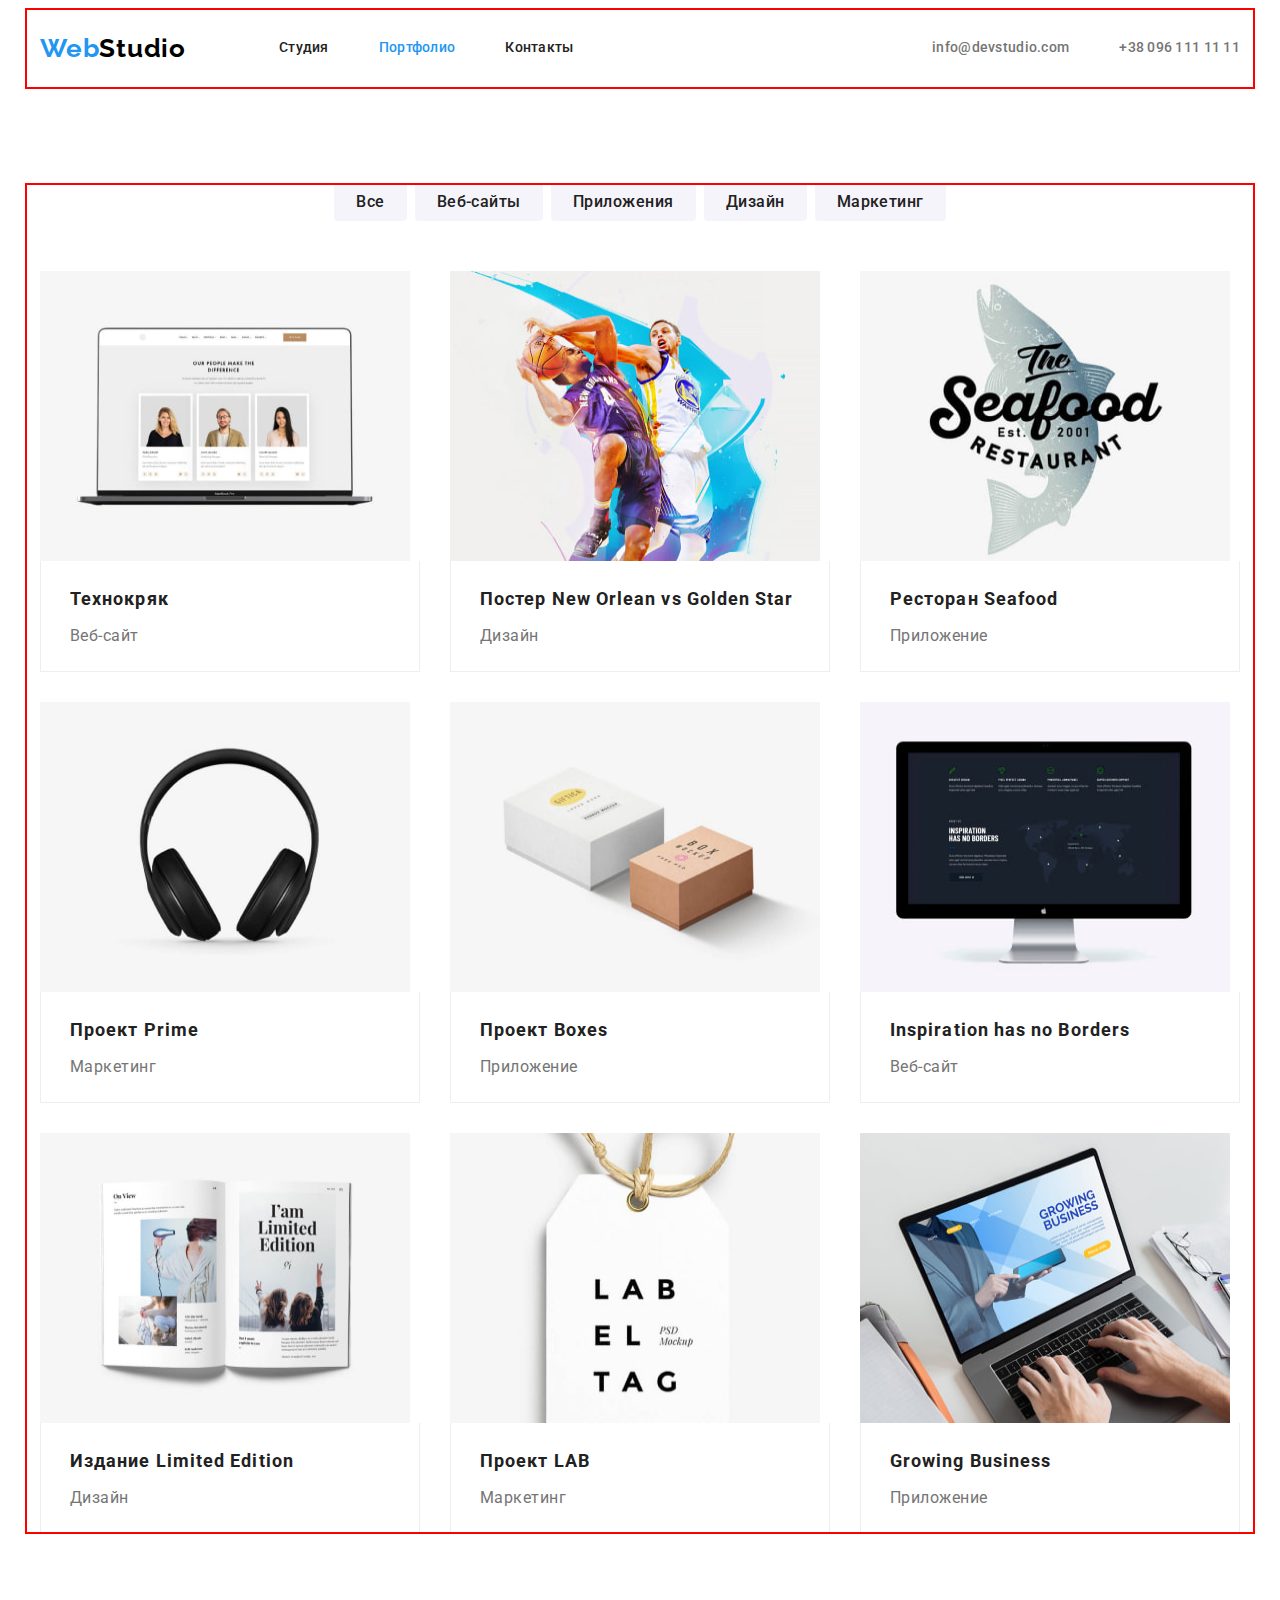
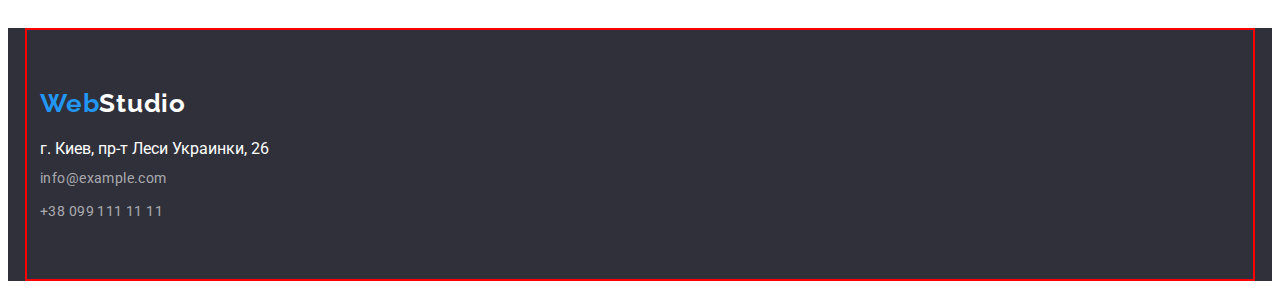
==== commit 4a68cc92: "add visually-hidden" ====
--- a/portfolio.html
+++ b/portfolio.html
@@ -52,7 +52,7 @@
     <main class="main">
       <section class="portfolio section">
         <div class="container">
-          <h1 hidden>Портфолио</h1>
+          <h1 class="visually-hidden">Портфолио</h1>
           <ul class="btn-list list">
             <li class="portfolio-item">
               <button class="portfolio-btn" type="button">Все</button>
@@ -71,7 +71,7 @@
             </li>
           </ul>
           <ul class="portfolio-list list">
-            <li class="portfolio-item">
+            <li class="portfolio-item work-item">
               <a class="portfolio-link link" href="#">
                 <img
                   src="./images/portfolio/tehnokriak.jpg"
@@ -79,11 +79,13 @@
                   height="290"
                   alt="окно сайта"
                 />
-                <h3 class="portfolio-title">Технокряк</h3>
-                <p class="portfolio-text">Веб-сайт</p>
-              </a>
-            </li>
-            <li class="portfolio-item">
+                <div class="potfolio-border">
+                  <h3 class="portfolio-title">Технокряк</h3>
+                  <p class="portfolio-text">Веб-сайт</p>
+                </div>
+              </a>
+            </li>
+            <li class="portfolio-item work-item">
               <a class="portfolio-link link" href="#">
                 <img
                   src="./images/portfolio/poster.jpg"
@@ -91,13 +93,15 @@
                   height="290"
                   alt="постер матчу"
                 />
-                <h3 class="portfolio-title">
-                  Постер <span lang="en">New Orlean vs Golden Star</span>
-                </h3>
-                <p class="portfolio-text">Дизайн</p>
-              </a>
-            </li>
-            <li class="portfolio-item">
+                <div class="potfolio-border">
+                  <h3 class="portfolio-title">
+                    Постер <span lang="en">New Orlean vs Golden Star</span>
+                  </h3>
+                  <p class="portfolio-text">Дизайн</p>
+                </div>
+              </a>
+            </li>
+            <li class="portfolio-item work-item">
               <a class="portfolio-link link" href="#">
                 <img
                   src="./images/portfolio/restourant.jpg"
@@ -105,11 +109,13 @@
                   height="290"
                   alt="лого ресторану"
                 />
-                <h3 class="portfolio-title">Ресторан <span lang="en">Seafood</span></h3>
-                <p class="portfolio-text">Приложение</p>
-              </a>
-            </li>
-            <li class="portfolio-item">
+                <div class="potfolio-border">
+                  <h3 class="portfolio-title">Ресторан <span lang="en">Seafood</span></h3>
+                  <p class="portfolio-text">Приложение</p>
+                </div>
+              </a>
+            </li>
+            <li class="portfolio-item work-item">
               <a class="portfolio-link link" href="#">
                 <img
                   src="./images/portfolio/project-prime.jpg"
@@ -117,11 +123,13 @@
                   height="290"
                   alt="наушники"
                 />
-                <h3 class="portfolio-title">Проект <span lang="en">Prime</span></h3>
-                <p class="portfolio-text">Маркетинг</p>
-              </a>
-            </li>
-            <li class="portfolio-item">
+                <div class="potfolio-border">
+                  <h3 class="portfolio-title">Проект <span lang="en">Prime</span></h3>
+                  <p class="portfolio-text">Маркетинг</p>
+                </div>
+              </a>
+            </li>
+            <li class="portfolio-item work-item">
               <a class="portfolio-link link" href="#">
                 <img
                   src="./images/portfolio/project-boxes.jpg"
@@ -129,11 +137,13 @@
                   height="290"
                   alt="два ящика"
                 />
-                <h3 class="portfolio-title">Проект <span lang="en">Boxes</span></h3>
-                <p class="portfolio-text">Приложение</p>
-              </a>
-            </li>
-            <li class="portfolio-item">
+                <div class="potfolio-border">
+                  <h3 class="portfolio-title">Проект <span lang="en">Boxes</span></h3>
+                  <p class="portfolio-text">Приложение</p>
+                </div>
+              </a>
+            </li>
+            <li class="portfolio-item work-item">
               <a class="portfolio-link link" href="#">
                 <img
                   src="./images/portfolio/inspiration.jpg"
@@ -141,18 +151,22 @@
                   height="290"
                   alt="окно сайта на мониторе"
                 />
-                <h3 class="portfolio-title" lang="en">Inspiration has no Borders</h3>
-                <p class="portfolio-text">Веб-сайт</p>
-              </a>
-            </li>
-            <li class="portfolio-item">
+                <div class="potfolio-border">
+                  <h3 class="portfolio-title" lang="en">Inspiration has no Borders</h3>
+                  <p class="portfolio-text">Веб-сайт</p>
+                </div>
+              </a>
+            </li>
+            <li class="portfolio-item work-item">
               <a class="portfolio-link link" href="#">
                 <img src="./images/portfolio/edition.jpg" width="370" height="290" alt="книга" />
-                <h3 class="portfolio-title">Издание <span lang="en">Limited Edition</span></h3>
-                <p class="portfolio-text">Дизайн</p>
-              </a>
-            </li>
-            <li class="portfolio-item">
+                <div class="potfolio-border">
+                  <h3 class="portfolio-title">Издание <span lang="en">Limited Edition</span></h3>
+                  <p class="portfolio-text">Дизайн</p>
+                </div>
+              </a>
+            </li>
+            <li class="portfolio-item work-item">
               <a class="portfolio-link link" href="#">
                 <img
                   src="./images/portfolio/project-lab.jpg"
@@ -160,11 +174,13 @@
                   height="290"
                   alt="бирка"
                 />
-                <h3 class="portfolio-title">Проект <span lang="en">LAB</span></h3>
-                <p class="portfolio-text">Маркетинг</p>
-              </a>
-            </li>
-            <li class="portfolio-item">
+                <div class="potfolio-border">
+                  <h3 class="portfolio-title">Проект <span lang="en">LAB</span></h3>
+                  <p class="portfolio-text">Маркетинг</p>
+                </div>
+              </a>
+            </li>
+            <li class="portfolio-item work-item">
               <a class="portfolio-link link" href="#">
                 <img
                   src="./images/portfolio/growing-business.jpg"
@@ -172,8 +188,10 @@
                   height="290"
                   alt="приложение на ноутбуке"
                 />
-                <h3 class="portfolio-title" lang="en">Growing Business</h3>
-                <p class="portfolio-text">Приложение</p>
+                <div class="potfolio-border">
+                  <h3 class="portfolio-title" lang="en">Growing Business</h3>
+                  <p class="portfolio-text">Приложение</p>
+                </div>
               </a>
             </li>
           </ul>
--- a/css/styles.css
+++ b/css/styles.css
@@ -28,12 +28,27 @@
   padding-right: 15px;
   margin-left: auto;
   margin-right: auto;
-  outline: ed solid 2px;
+  outline: red solid 2px;
   outline-offset: -2px;
 }
+
 .section {
   padding-top: 94px;
   padding-bottom: 94px;
+}
+
+.visually-hidden {
+  position: absolute;
+  width: 1px;
+  height: 1px;
+  margin: -1px;
+  border: 0;
+  padding: 0;
+
+  white-space: nowrap;
+  clip-path: inset(100%);
+  clip: rect(0 0 0 0);
+  overflow: hidden;
 }
 
 /* Reset styles */
@@ -47,22 +62,29 @@
 p {
   margin: 0;
 }
+
 .link {
   text-decoration: none;
   color: currentColor;
 }
+
 .list {
   margin: 0;
   padding: 0;
   list-style: none;
 }
 
+img {
+  display: block;
+}
+
 /* Header section */
 .header-container {
   display: flex;
   align-items: center;
   border-bottom: 1px solid #ececec;
 }
+
 .logo {
   font-family: 'Raleway';
   font-style: normal;
@@ -72,23 +94,29 @@
   letter-spacing: 0.03em;
   color: var(--accent-txt-color);
 }
+
 .header-logo {
   color: var(--logo-txt-clr);
 }
+
 .header-nav {
   margin: auto;
-  justify-content: center;
-}
+  margin-left: 93px;
+}
+
 .header-list {
   display: flex;
   gap: 50px;
 }
+
 .header-contacts {
   display: flex;
 }
+
 .header-mail {
   margin-right: 50px;
 }
+
 .header-link,
 .mail-link,
 .phone-link {
@@ -101,21 +129,26 @@
   letter-spacing: 0.02em;
   color: var(--secondary-dark-txt-clr);
 }
+
 .header-link:hover,
 .header-link:focus {
   color: var(--accent-txt-color);
 }
+
 .header-link-current {
   color: var(--accent-txt-color);
 }
+
 .mail-link,
 .phone-link {
   color: inherit;
 }
+
 .mail-link:hover,
 .mail-link:focus {
   color: var(--accent-txt-color);
 }
+
 .phone-link:hover,
 .phone-link:focus {
   color: var(--accent-txt-color);
@@ -126,12 +159,15 @@
 .footer {
   background: var(--dark-bg-clr);
 }
+
 .hero {
   padding-top: 200px;
   padding-bottom: 200px;
 }
+
 .hero-title {
   width: 696px;
+  margin: 0 auto;
   margin-bottom: 30px;
   font-weight: 900;
   font-size: 44px;
@@ -141,12 +177,14 @@
   text-transform: uppercase;
   color: var(--secondary-light-txt-clr);
 }
+
 .hero-btn,
 .portfolio-btn {
   font-family: inherit;
   cursor: pointer;
   border: none;
 }
+
 .hero-btn {
   margin: 0 auto;
   display: block;
@@ -161,6 +199,7 @@
   letter-spacing: 0.06em;
   color: var(--light-bg-clr);
 }
+
 .hero-btn:hover,
 .hero-btn:focus {
   color: var(--secondary-light-txt-clr);
@@ -172,12 +211,16 @@
 .benefits {
   padding-bottom: 0;
 }
+
 .benefits-container {
   align-items: center;
 }
+
 .benefits-list {
   display: flex;
-}
+  gap: 30px;
+}
+
 .benefits-title {
   margin-bottom: 10px;
   font-weight: 700;
@@ -187,6 +230,7 @@
   text-transform: uppercase;
   color: var(--secondary-dark-txt-clr);
 }
+
 .benefits-text {
   width: 270px;
   font-size: 14px;
@@ -200,6 +244,7 @@
   display: flex;
   gap: 30px;
 }
+
 .about-title,
 .team-title {
   margin-bottom: 50px;
@@ -212,16 +257,27 @@
 }
 
 /* Team section */
+
 .team {
   background: var(--light-bg-clr);
 }
+
 .team-list {
   display: flex;
+  flex-wrap: wrap;
   gap: 30px;
 }
-.team-img {
-  margin-bottom: 30px;
-}
+/* .team-list {
+  flex-basis: calc((100% - 30px * 3) / 4);
+} */
+.team-card {
+  padding: 30px 5px 30px 5px;
+  border-radius: 0px 0px 4px 4px;
+  background: #ffffff;
+  box-shadow: 0px 1px 3px rgba(0, 0, 0, 0.12), 0px 1px 1px rgba(0, 0, 0, 0.14),
+    0px 2px 1px rgba(0, 0, 0, 0.2);
+}
+
 .employee-title {
   margin-bottom: 10px;
   font-weight: 500;
@@ -231,8 +287,8 @@
   letter-spacing: 0.03em;
   color: var(--secondary-dark-txt-clr);
 }
+
 .team-text {
-  margin-bottom: 30px;
   font-size: 16px;
   line-height: 1.19;
   text-align: center;
@@ -244,19 +300,24 @@
 .footer-logo {
   color: var(--secondary-light-txt-clr);
 }
+
 .footer-container {
   padding-top: 60px;
   padding-bottom: 57px;
 }
+
 .footer-item {
   margin-bottom: 9px;
 }
+
 .footer-item:last-child {
   margin-bottom: 0;
 }
+
 .footer-address {
   margin-top: 20px;
 }
+
 .address-link {
   font-style: normal;
   color: var(--secondary-light-txt-clr);
@@ -283,6 +344,7 @@
   justify-content: center;
   padding-bottom: 50px;
 }
+
 .portfolio-btn {
   padding: 6px 22px;
   border-radius: 4px;
@@ -293,30 +355,45 @@
   color: var(--secondary-dark-txt-clr);
   background-color: var(--light-bg-clr);
 }
+
 .portfolio-btn:hover,
 .portfolio-btn:focus {
   background-color: var(--accent-txt-color);
   color: var(--secondary-light-txt-clr);
 }
+
 .portfolio-list {
   display: flex;
   flex-wrap: wrap;
   gap: 30px;
 }
-.potfolio-item {
-  margin-bottom: 20px;
-}
+
+.work-item {
+  flex-basis: calc((100% - 30px * 2) / 3);
+}
+
 .portfolio-title {
-  margin: 20px 24px 4px 24px;
+  margin-left: 24px;
+  margin-bottom: 4px;
   font-weight: 700;
   font-size: 18px;
   line-height: 2;
   letter-spacing: 0.06em;
   color: var(--secondary-dark-txt-clr);
 }
+
 .portfolio-text {
-  margin: 0 24px 20px 24px;
+  margin-left: 24px;
   font-size: 16px;
   line-height: 1.88;
   letter-spacing: 0.03em;
 }
+
+.potfolio-border {
+  border: 1px solid #eeeeee;
+  border-top: none;
+  padding-top: 20px;
+  padding-bottom: 20px;
+  padding-left: 5px;
+  padding-right: 5px;
+}
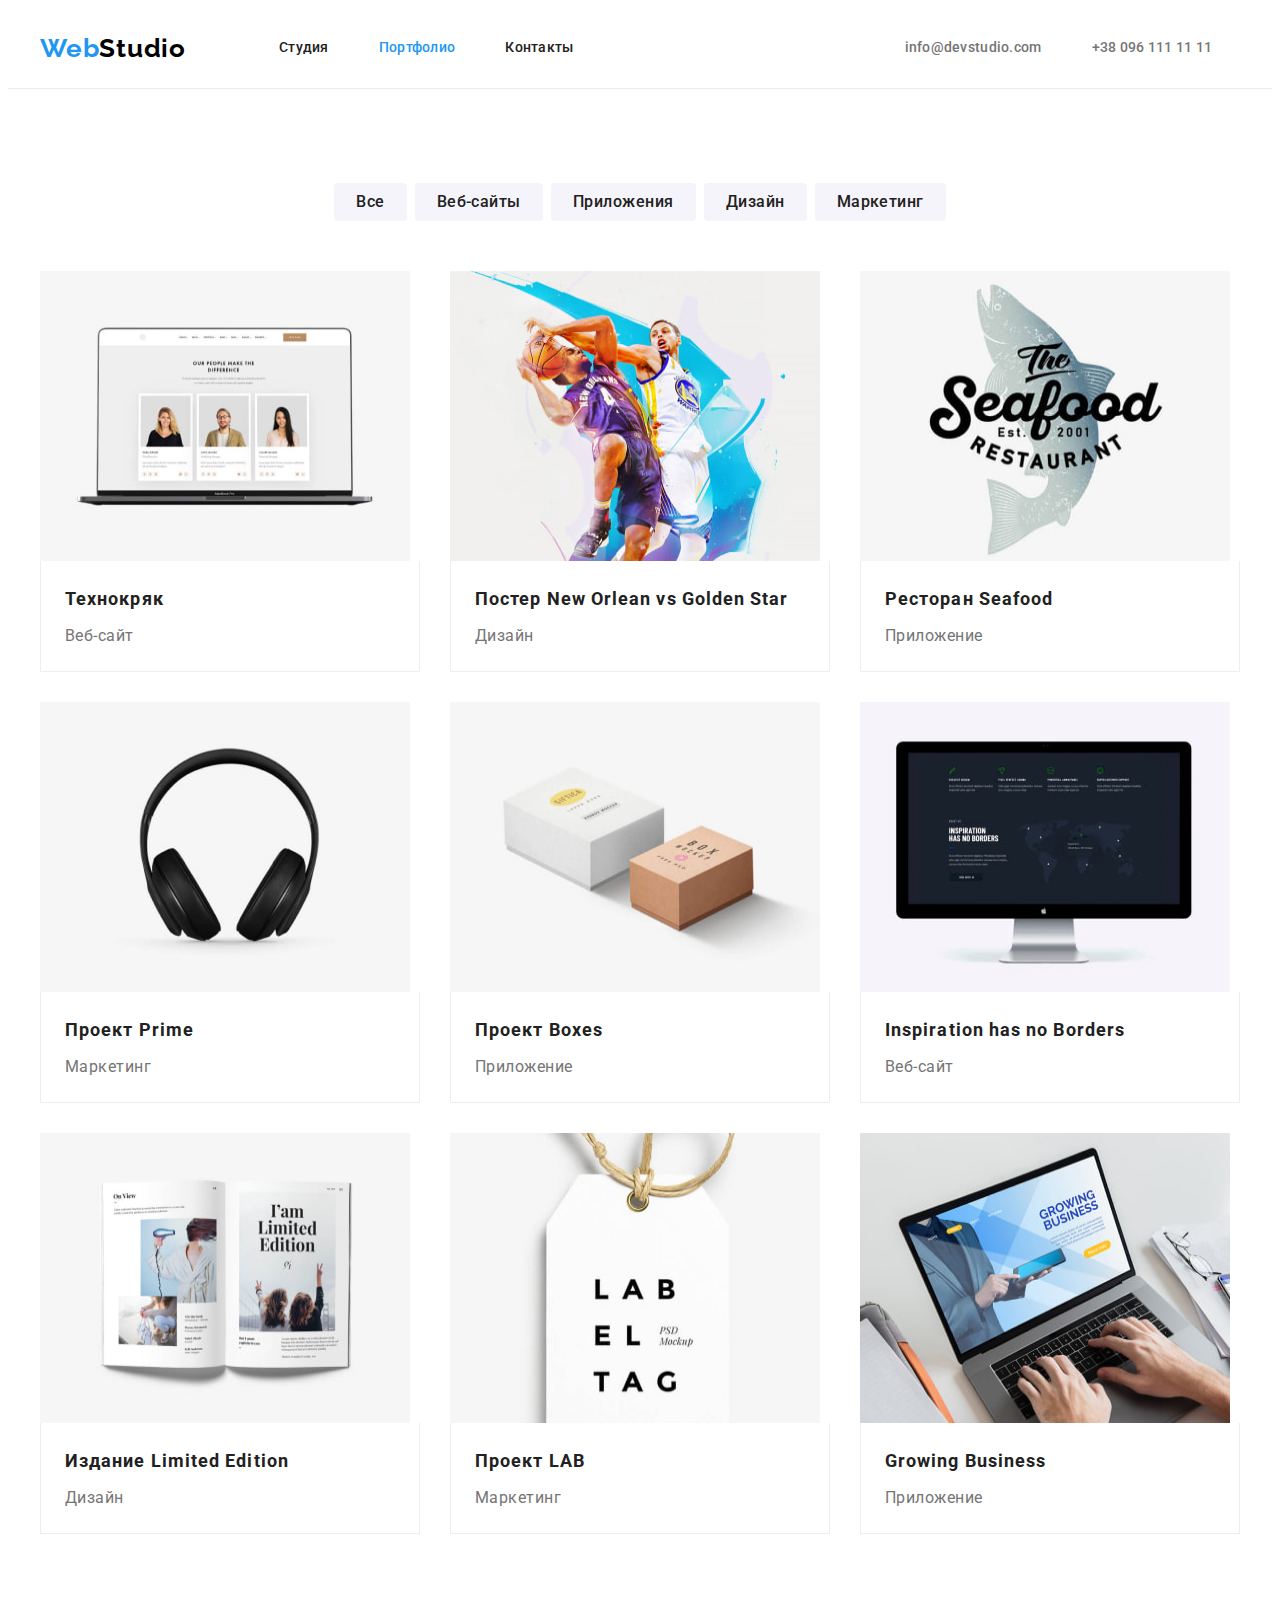
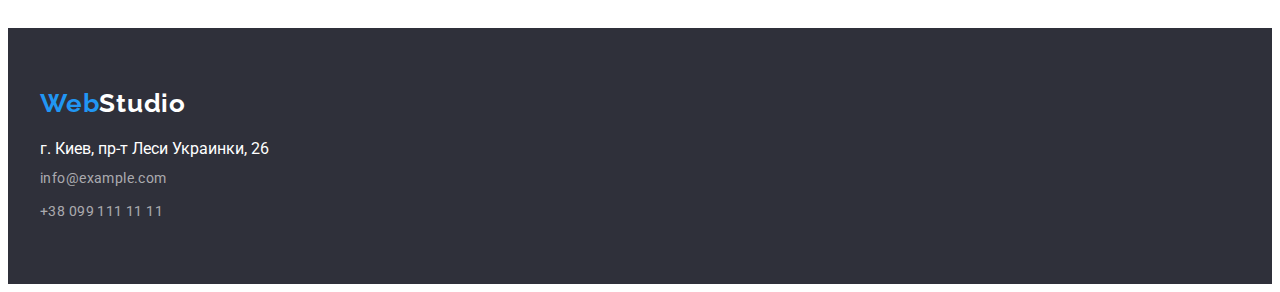
==== commit 0f36a9f0: "changed after rewiev" ====
--- a/portfolio.html
+++ b/portfolio.html
@@ -201,7 +201,7 @@
 
     <!-- Footer section -->
     <footer class="footer" id="Контакты">
-      <div class="container footer-container">
+      <div class="container">
         <a class="logo link" href="./index.html" lang="en"
           >Web<span class="footer-logo">Studio</span>
         </a>
--- a/css/styles.css
+++ b/css/styles.css
@@ -28,8 +28,6 @@
   padding-right: 15px;
   margin-left: auto;
   margin-right: auto;
-  outline: red solid 2px;
-  outline-offset: -2px;
 }
 
 .section {
@@ -82,7 +80,6 @@
 .header-container {
   display: flex;
   align-items: center;
-  border-bottom: 1px solid #ececec;
 }
 
 .logo {
@@ -100,7 +97,7 @@
 }
 
 .header-nav {
-  margin: auto;
+  margin-right: 331px;
   margin-left: 93px;
 }
 
@@ -153,6 +150,9 @@
 .phone-link:focus {
   color: var(--accent-txt-color);
 }
+.header {
+  border-bottom: 1px solid #ececec;
+}
 
 /* hero section */
 .hero,
@@ -166,7 +166,7 @@
 }
 
 .hero-title {
-  width: 696px;
+  max-width: 696px;
   margin: 0 auto;
   margin-bottom: 30px;
   font-weight: 900;
@@ -301,9 +301,9 @@
   color: var(--secondary-light-txt-clr);
 }
 
-.footer-container {
+.footer {
   padding-top: 60px;
-  padding-bottom: 57px;
+  padding-bottom: 60px;
 }
 
 .footer-item {
@@ -342,7 +342,7 @@
   display: flex;
   gap: 8px;
   justify-content: center;
-  padding-bottom: 50px;
+  margin-bottom: 50px;
 }
 
 .portfolio-btn {
@@ -373,7 +373,6 @@
 }
 
 .portfolio-title {
-  margin-left: 24px;
   margin-bottom: 4px;
   font-weight: 700;
   font-size: 18px;
@@ -383,17 +382,15 @@
 }
 
 .portfolio-text {
-  margin-left: 24px;
   font-size: 16px;
   line-height: 1.88;
   letter-spacing: 0.03em;
 }
 
 .potfolio-border {
+  padding: 20px 24px 20px 24px;
   border: 1px solid #eeeeee;
   border-top: none;
   padding-top: 20px;
   padding-bottom: 20px;
-  padding-left: 5px;
-  padding-right: 5px;
-}
+}
